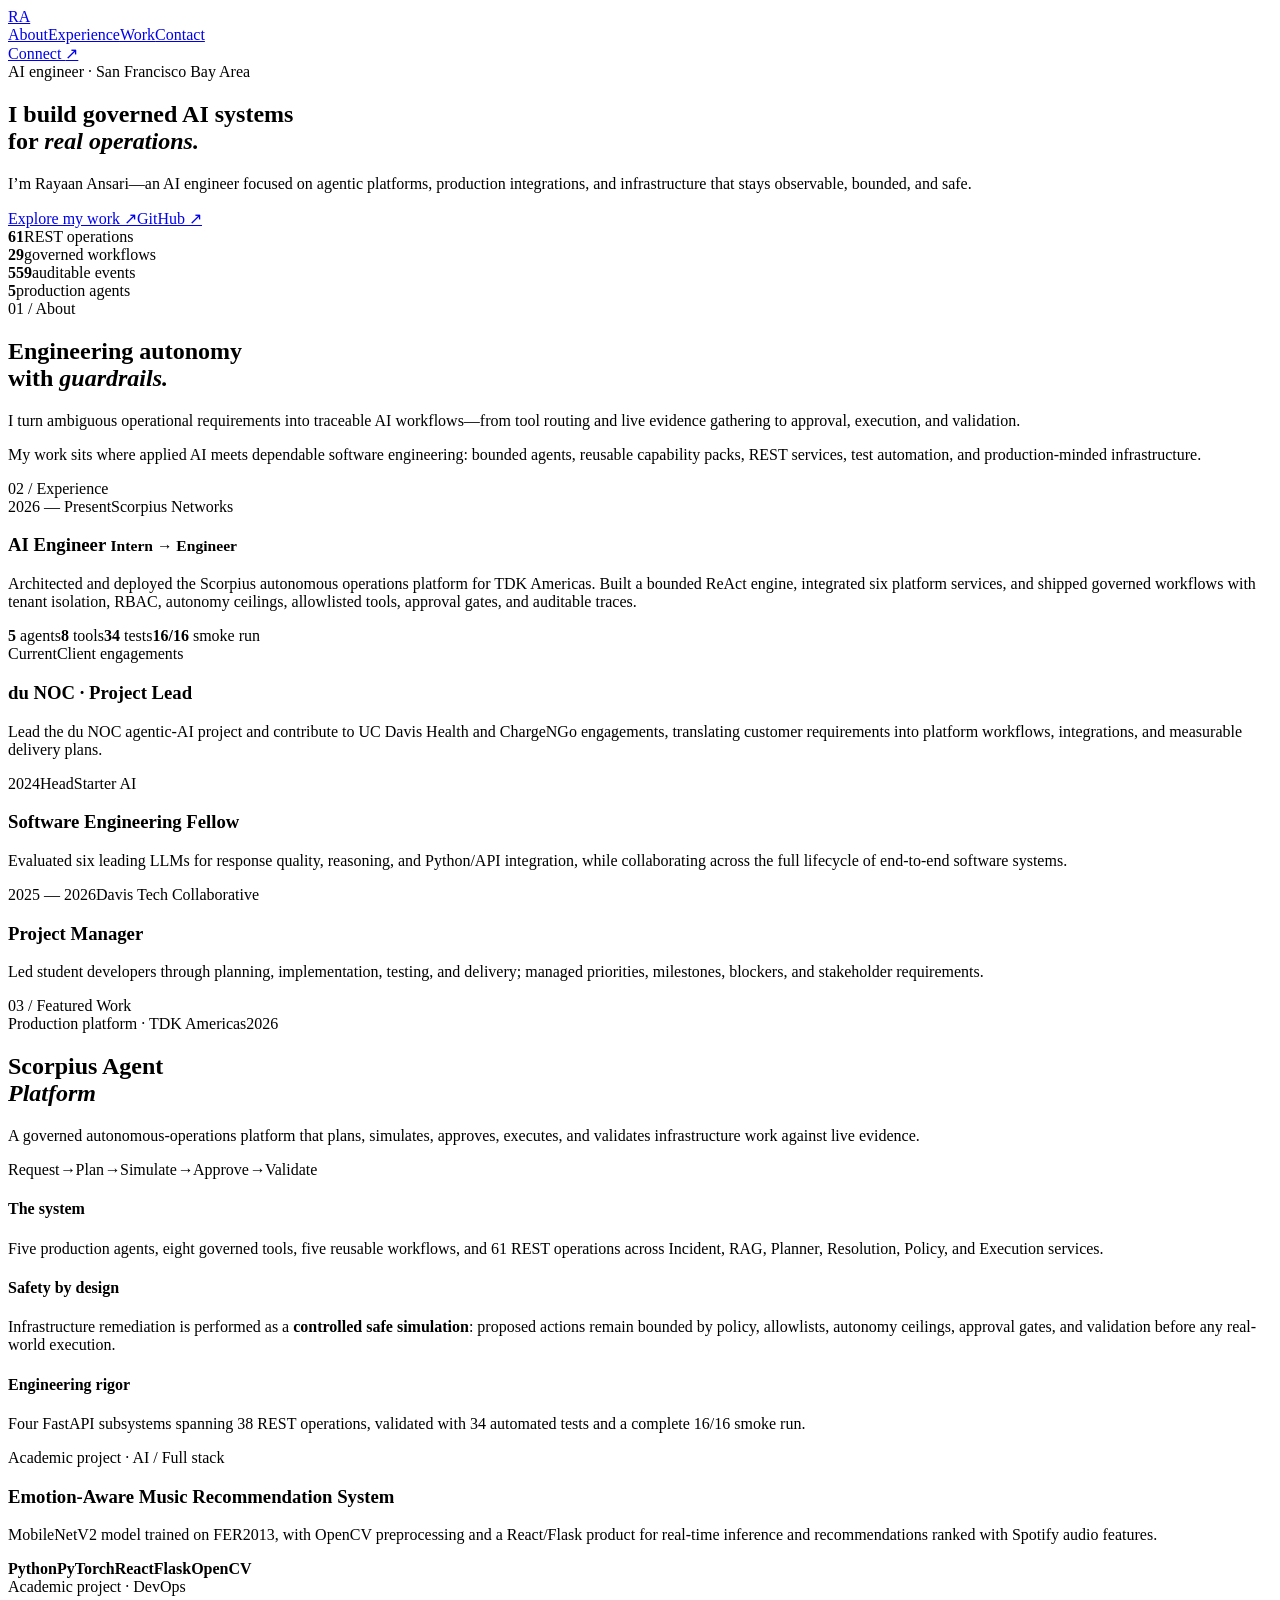
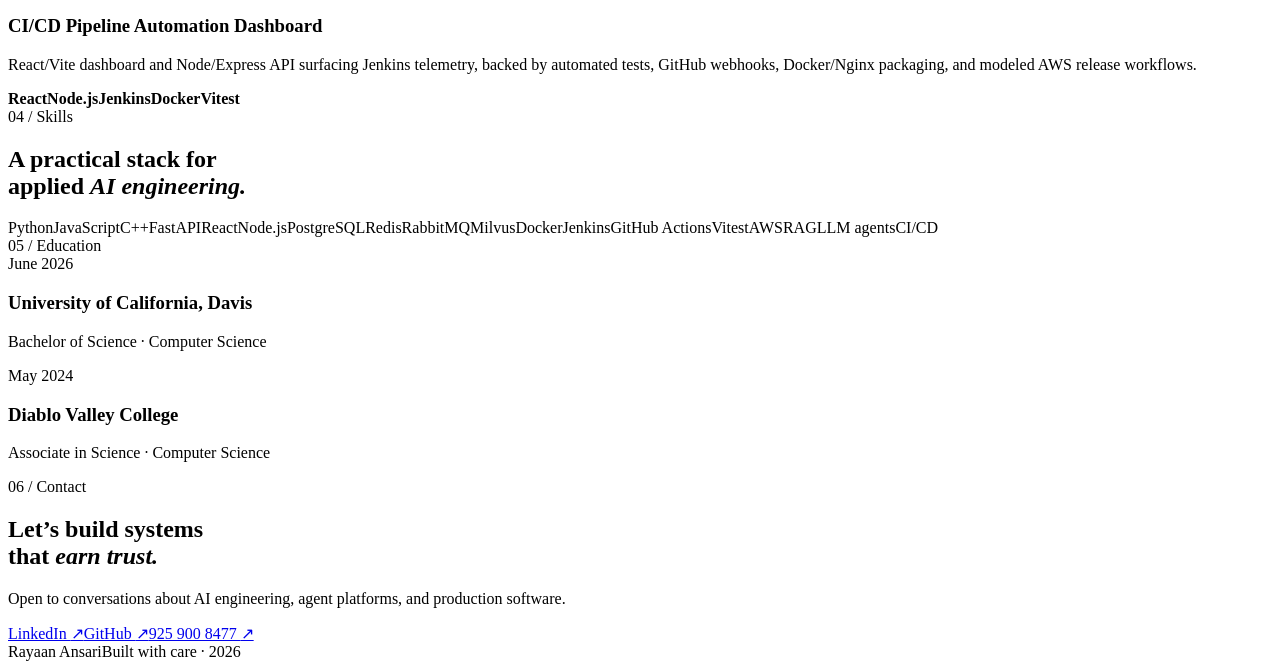
==== index.html @ 24a4f453 "Publish engineering portfolio" ====
<!DOCTYPE html><html lang="en"><head><meta charSet="utf-8"/><meta name="viewport" content="width=device-width, initial-scale=1"/><link rel="preload" href="/Portfolio/_next/static/media/797e433ab948586e-s.p.08e28id.o-okb.woff2" as="font" crossorigin="" type="font/woff2"/><link rel="preload" href="/Portfolio/_next/static/media/caa3a2e1cccd8315-s.p.09~u27dqhyhd6.woff2" as="font" crossorigin="" type="font/woff2"/><link rel="stylesheet" href="/Portfolio/_next/static/chunks/0x61xvbv8s-.1.css" data-precedence="next"/><link rel="preload" as="script" fetchPriority="low" href="/Portfolio/_next/static/chunks/0iv.5nzm~z~~9.js"/><script src="/Portfolio/_next/static/chunks/0xn4cv6yhscph.js" async=""></script><script src="/Portfolio/_next/static/chunks/0lmq5h3l.1c9l.js" async=""></script><script src="/Portfolio/_next/static/chunks/turbopack-04a-2nllxqr1~.js" async=""></script><script src="/Portfolio/_next/static/chunks/0eog50~01kpo8.js" async=""></script><script src="/Portfolio/_next/static/chunks/17f2ht9wo-phb.js" async=""></script><meta name="next-size-adjust" content=""/><title>Rayaan Ansari — AI Engineer</title><meta name="description" content="AI engineer building governed agent platforms, production integrations, and reliable infrastructure."/><meta property="og:title" content="Rayaan Ansari — AI Engineer"/><meta property="og:description" content="Governed AI systems for real operations."/><meta property="og:image" content="https://ransari21.github.io/Portfolio/og.png"/><meta property="og:type" content="website"/><meta name="twitter:card" content="summary_large_image"/><meta name="twitter:title" content="Rayaan Ansari — AI Engineer"/><meta name="twitter:description" content="Governed AI systems for real operations."/><meta name="twitter:image" content="https://ransari21.github.io/Portfolio/og.png"/><script src="/Portfolio/_next/static/chunks/03~yq9q893hmn.js" noModule=""></script></head><body class="geist_a71539c9-module__T19VSG__variable geist_mono_8d43a2aa-module__8Li5zG__variable antialiased"><div hidden=""><!--$--><!--/$--></div><main><nav class="nav shell" aria-label="Primary navigation"><a class="monogram" href="#top" aria-label="Rayaan Ansari home">RA</a><div class="navlinks"><a href="#about">About</a><a href="#experience">Experience</a><a href="#work">Work</a><a href="#contact">Contact</a></div><a class="nav-cta" href="https://linkedin.com/in/rayaan-ansari21" target="_blank" rel="noreferrer">Connect <span aria-hidden="true">↗</span></a></nav><section class="hero shell" id="top"><div class="status"><span></span> AI engineer · San Francisco Bay Area</div><h1>I build governed AI systems<br/>for <em>real operations.</em></h1><p class="lede">I’m Rayaan Ansari—an AI engineer focused on agentic platforms, production integrations, and infrastructure that stays observable, bounded, and safe.</p><div class="hero-actions"><a class="button primary" href="#work">Explore my work <span aria-hidden="true">↗</span></a><a class="button secondary" href="https://github.com/ransari21" target="_blank" rel="noreferrer">GitHub <span aria-hidden="true">↗</span></a></div><div class="signal"><div><strong>61</strong><span>REST operations</span></div><div><strong>29</strong><span>governed workflows</span></div><div><strong>559</strong><span>auditable events</span></div><div><strong>5</strong><span>production agents</span></div></div></section><section class="section shell about" id="about"><div class="eyebrow">01 / About</div><div><h2>Engineering autonomy<br/>with <em>guardrails.</em></h2><p class="big-copy">I turn ambiguous operational requirements into traceable AI workflows—from tool routing and live evidence gathering to approval, execution, and validation.</p><p>My work sits where applied AI meets dependable software engineering: bounded agents, reusable capability packs, REST services, test automation, and production-minded infrastructure.</p></div></section><section class="section shell" id="experience"><div class="eyebrow">02 / Experience</div><div class="timeline"><article class="role featured"><div class="role-meta"><span>2026 — Present</span><span>Scorpius Networks</span></div><div><h3>AI Engineer <small>Intern → Engineer</small></h3><p>Architected and deployed the Scorpius autonomous operations platform for TDK Americas. Built a bounded ReAct engine, integrated six platform services, and shipped governed workflows with tenant isolation, RBAC, autonomy ceilings, allowlisted tools, approval gates, and auditable traces.</p><div class="metrics"><span><b>5</b> agents</span><span><b>8</b> tools</span><span><b>34</b> tests</span><span><b>16/16</b> smoke run</span></div></div></article><article class="role"><div class="role-meta"><span>Current</span><span>Client engagements</span></div><div><h3>du NOC · Project Lead</h3><p>Lead the du NOC agentic-AI project and contribute to UC Davis Health and ChargeNGo engagements, translating customer requirements into platform workflows, integrations, and measurable delivery plans.</p></div></article><article class="role"><div class="role-meta"><span>2024</span><span>HeadStarter AI</span></div><div><h3>Software Engineering Fellow</h3><p>Evaluated six leading LLMs for response quality, reasoning, and Python/API integration, while collaborating across the full lifecycle of end-to-end software systems.</p></div></article><article class="role"><div class="role-meta"><span>2025 — 2026</span><span>Davis Tech Collaborative</span></div><div><h3>Project Manager</h3><p>Led student developers through planning, implementation, testing, and delivery; managed priorities, milestones, blockers, and stakeholder requirements.</p></div></article></div></section><section class="section shell work-section" id="work"><div class="eyebrow">03 / Featured Work</div><div><article class="case-study"><div class="case-top"><span>Production platform · TDK Americas</span><span>2026</span></div><h2>Scorpius Agent<br/><em>Platform</em></h2><p class="case-lede">A governed autonomous-operations platform that plans, simulates, approves, executes, and validates infrastructure work against live evidence.</p><div class="architecture"><span>Request</span><i>→</i><span>Plan</span><i>→</i><span>Simulate</span><i>→</i><span>Approve</span><i>→</i><span>Validate</span></div><div class="case-grid"><div><h4>The system</h4><p>Five production agents, eight governed tools, five reusable workflows, and 61 REST operations across Incident, RAG, Planner, Resolution, Policy, and Execution services.</p></div><div><h4>Safety by design</h4><p>Infrastructure remediation is performed as a <strong>controlled safe simulation</strong>: proposed actions remain bounded by policy, allowlists, autonomy ceilings, approval gates, and validation before any real-world execution.</p></div><div><h4>Engineering rigor</h4><p>Four FastAPI subsystems spanning 38 REST operations, validated with 34 automated tests and a complete 16/16 smoke run.</p></div></div></article><div class="projects"><article><span>Academic project · AI / Full stack</span><h3>Emotion-Aware Music Recommendation System</h3><p>MobileNetV2 model trained on FER2013, with OpenCV preprocessing and a React/Flask product for real-time inference and recommendations ranked with Spotify audio features.</p><div class="tags"><b>Python</b><b>PyTorch</b><b>React</b><b>Flask</b><b>OpenCV</b></div></article><article><span>Academic project · DevOps</span><h3>CI/CD Pipeline Automation Dashboard</h3><p>React/Vite dashboard and Node/Express API surfacing Jenkins telemetry, backed by automated tests, GitHub webhooks, Docker/Nginx packaging, and modeled AWS release workflows.</p><div class="tags"><b>React</b><b>Node.js</b><b>Jenkins</b><b>Docker</b><b>Vitest</b></div></article></div></div></section><section class="section shell" id="skills"><div class="eyebrow">04 / Skills</div><div><h2>A practical stack for<br/>applied <em>AI engineering.</em></h2><div class="skill-cloud"><span>Python</span><span>JavaScript</span><span>C++</span><span>FastAPI</span><span>React</span><span>Node.js</span><span>PostgreSQL</span><span>Redis</span><span>RabbitMQ</span><span>Milvus</span><span>Docker</span><span>Jenkins</span><span>GitHub Actions</span><span>Vitest</span><span>AWS</span><span>RAG</span><span>LLM agents</span><span>CI/CD</span></div></div></section><section class="section shell education" id="education"><div class="eyebrow">05 / Education</div><div><article><span>June 2026</span><h3>University of California, Davis</h3><p>Bachelor of Science · Computer Science</p></article><article><span>May 2024</span><h3>Diablo Valley College</h3><p>Associate in Science · Computer Science</p></article></div></section><footer class="contact shell" id="contact"><div class="eyebrow">06 / Contact</div><h2>Let’s build systems<br/>that <em>earn trust.</em></h2><p>Open to conversations about AI engineering, agent platforms, and production software.</p><div class="contact-links"><a href="https://linkedin.com/in/rayaan-ansari21" target="_blank" rel="noreferrer">LinkedIn <span aria-hidden="true">↗</span></a><a href="https://github.com/ransari21" target="_blank" rel="noreferrer">GitHub <span aria-hidden="true">↗</span></a><a href="tel:+19259008477">925 900 8477 <span aria-hidden="true">↗</span></a></div><div class="footer-line"><span>Rayaan Ansari</span><span>Built with care · 2026</span></div></footer></main><!--$--><!--/$--><script src="/Portfolio/_next/static/chunks/0iv.5nzm~z~~9.js" id="_R_" async=""></script><script>(self.__next_f=self.__next_f||[]).push([0])</script><script>self.__next_f.push([1,"1:\"$Sreact.fragment\"\n2:I[39011,[\"/Portfolio/_next/static/chunks/0eog50~01kpo8.js\",\"/Portfolio/_next/static/chunks/17f2ht9wo-phb.js\"],\"default\"]\n3:I[37771,[\"/Portfolio/_next/static/chunks/0eog50~01kpo8.js\",\"/Portfolio/_next/static/chunks/17f2ht9wo-phb.js\"],\"default\"]\nc:I[65857,[\"/Portfolio/_next/static/chunks/0eog50~01kpo8.js\",\"/Portfolio/_next/static/chunks/17f2ht9wo-phb.js\"],\"default\",1]\n:HL[\"/Portfolio/_next/static/chunks/0x61xvbv8s-.1.css\",\"style\"]\n:HL[\"/Portfolio/_next/static/media/797e433ab948586e-s.p.08e28id.o-okb.woff2\",\"font\",{\"crossOrigin\":\"\",\"type\":\"font/woff2\"}]\n:HL[\"/Portfolio/_next/static/media/caa3a2e1cccd8315-s.p.09~u27dqhyhd6.woff2\",\"font\",{\"crossOrigin\":\"\",\"type\":\"font/woff2\"}]\n"])</script><script>self.__next_f.push([1,"0:{\"P\":null,\"c\":[\"\",\"\"],\"q\":\"\",\"i\":false,\"f\":[[[\"\",{\"children\":[\"__PAGE__\",{}]},\"$undefined\",\"$undefined\",16],[[\"$\",\"$1\",\"c\",{\"children\":[[[\"$\",\"link\",\"0\",{\"rel\":\"stylesheet\",\"href\":\"/Portfolio/_next/static/chunks/0x61xvbv8s-.1.css\",\"precedence\":\"next\",\"crossOrigin\":\"$undefined\",\"nonce\":\"$undefined\"}],[\"$\",\"script\",\"script-0\",{\"src\":\"/Portfolio/_next/static/chunks/0eog50~01kpo8.js\",\"async\":true,\"nonce\":\"$undefined\"}],[\"$\",\"script\",\"script-1\",{\"src\":\"/Portfolio/_next/static/chunks/17f2ht9wo-phb.js\",\"async\":true,\"nonce\":\"$undefined\"}]],[\"$\",\"html\",null,{\"lang\":\"en\",\"children\":[\"$\",\"body\",null,{\"className\":\"geist_a71539c9-module__T19VSG__variable geist_mono_8d43a2aa-module__8Li5zG__variable antialiased\",\"children\":[\"$\",\"$L2\",null,{\"parallelRouterKey\":\"children\",\"error\":\"$undefined\",\"errorStyles\":\"$undefined\",\"errorScripts\":\"$undefined\",\"template\":[\"$\",\"$L3\",null,{}],\"templateStyles\":\"$undefined\",\"templateScripts\":\"$undefined\",\"notFound\":[[[\"$\",\"title\",null,{\"children\":\"404: This page could not be found.\"}],[\"$\",\"div\",null,{\"style\":{\"fontFamily\":\"system-ui,\\\"Segoe UI\\\",Roboto,Helvetica,Arial,sans-serif,\\\"Apple Color Emoji\\\",\\\"Segoe UI Emoji\\\"\",\"height\":\"100vh\",\"textAlign\":\"center\",\"display\":\"flex\",\"flexDirection\":\"column\",\"alignItems\":\"center\",\"justifyContent\":\"center\"},\"children\":[\"$\",\"div\",null,{\"children\":[[\"$\",\"style\",null,{\"dangerouslySetInnerHTML\":{\"__html\":\"body{color:#000;background:#fff;margin:0}.next-error-h1{border-right:1px solid rgba(0,0,0,.3)}@media (prefers-color-scheme:dark){body{color:#fff;background:#000}.next-error-h1{border-right:1px solid rgba(255,255,255,.3)}}\"}}],[\"$\",\"h1\",null,{\"className\":\"next-error-h1\",\"style\":{\"display\":\"inline-block\",\"margin\":\"0 20px 0 0\",\"padding\":\"0 23px 0 0\",\"fontSize\":24,\"fontWeight\":500,\"verticalAlign\":\"top\",\"lineHeight\":\"49px\"},\"children\":404}],[\"$\",\"div\",null,{\"style\":{\"display\":\"inline-block\"},\"children\":[\"$\",\"h2\",null,{\"style\":{\"fontSize\":14,\"fontWeight\":400,\"lineHeight\":\"49px\",\"margin\":0},\"children\":\"This page could not be found.\"}]}]]}]}]],[]],\"forbidden\":\"$undefined\",\"unauthorized\":\"$undefined\"}]}]}]]}],{\"children\":[[\"$\",\"$1\",\"c\",{\"children\":[[\"$\",\"main\",null,{\"children\":[[\"$\",\"nav\",null,{\"className\":\"nav shell\",\"aria-label\":\"Primary navigation\",\"children\":[[\"$\",\"a\",null,{\"className\":\"monogram\",\"href\":\"#top\",\"aria-label\":\"Rayaan Ansari home\",\"children\":\"RA\"}],[\"$\",\"div\",null,{\"className\":\"navlinks\",\"children\":[[\"$\",\"a\",null,{\"href\":\"#about\",\"children\":\"About\"}],[\"$\",\"a\",null,{\"href\":\"#experience\",\"children\":\"Experience\"}],[\"$\",\"a\",null,{\"href\":\"#work\",\"children\":\"Work\"}],[\"$\",\"a\",null,{\"href\":\"#contact\",\"children\":\"Contact\"}]]}],[\"$\",\"a\",null,{\"className\":\"nav-cta\",\"href\":\"https://linkedin.com/in/rayaan-ansari21\",\"target\":\"_blank\",\"rel\":\"noreferrer\",\"children\":[\"Connect \",[\"$\",\"span\",null,{\"aria-hidden\":\"true\",\"children\":\"↗\"}]]}]]}],[\"$\",\"section\",null,{\"className\":\"hero shell\",\"id\":\"top\",\"children\":[[\"$\",\"div\",null,{\"className\":\"status\",\"children\":[[\"$\",\"span\",null,{}],\" AI engineer · San Francisco Bay Area\"]}],[\"$\",\"h1\",null,{\"children\":[\"I build governed AI systems\",[\"$\",\"br\",null,{}],\"for \",[\"$\",\"em\",null,{\"children\":\"real operations.\"}]]}],[\"$\",\"p\",null,{\"className\":\"lede\",\"children\":\"I’m Rayaan Ansari—an AI engineer focused on agentic platforms, production integrations, and infrastructure that stays observable, bounded, and safe.\"}],[\"$\",\"div\",null,{\"className\":\"hero-actions\",\"children\":[[\"$\",\"a\",null,{\"className\":\"button primary\",\"href\":\"#work\",\"children\":[\"Explore my work \",[\"$\",\"span\",null,{\"aria-hidden\":\"true\",\"children\":\"↗\"}]]}],[\"$\",\"a\",null,{\"className\":\"button secondary\",\"href\":\"https://github.com/ransari21\",\"target\":\"_blank\",\"rel\":\"noreferrer\",\"children\":[\"GitHub \",[\"$\",\"span\",null,{\"aria-hidden\":\"true\",\"children\":\"↗\"}]]}]]}],[\"$\",\"div\",null,{\"className\":\"signal\",\"children\":[[\"$\",\"div\",null,{\"children\":[[\"$\",\"strong\",null,{\"children\":\"61\"}],[\"$\",\"span\",null,{\"children\":\"REST operations\"}]]}],[\"$\",\"div\",null,{\"children\":[[\"$\",\"strong\",null,{\"children\":\"29\"}],[\"$\",\"span\",null,{\"children\":\"governed workflows\"}]]}],[\"$\",\"div\",null,{\"children\":[[\"$\",\"strong\",null,{\"children\":\"559\"}],[\"$\",\"span\",null,{\"children\":\"auditable events\"}]]}],[\"$\",\"div\",null,{\"children\":[[\"$\",\"strong\",null,{\"children\":\"5\"}],[\"$\",\"span\",null,{\"children\":\"production agents\"}]]}]]}]]}],[\"$\",\"section\",null,{\"className\":\"section shell about\",\"id\":\"about\",\"children\":[[\"$\",\"div\",null,{\"className\":\"eyebrow\",\"children\":\"01 / About\"}],[\"$\",\"div\",null,{\"children\":[[\"$\",\"h2\",null,{\"children\":[\"Engineering autonomy\",[\"$\",\"br\",null,{}],\"with \",[\"$\",\"em\",null,{\"children\":\"guardrails.\"}]]}],[\"$\",\"p\",null,{\"className\":\"big-copy\",\"children\":\"I turn ambiguous operational requirements into traceable AI workflows—from tool routing and live evidence gathering to approval, execution, and validation.\"}],\"$L4\"]}]]}],\"$L5\",\"$L6\",\"$L7\",\"$L8\",\"$L9\"]}],null,\"$La\"]}],{},null,false,null]},null,false,null],\"$Lb\",false]],\"m\":\"$undefined\",\"G\":[\"$c\",[\"$Ld\"]],\"S\":true,\"h\":null,\"s\":\"$undefined\",\"l\":\"$undefined\",\"p\":\"$undefined\",\"d\":\"$undefined\",\"b\":\"WjyvvpWPAuFkd_VUgc2kw\"}\n"])</script><script>self.__next_f.push([1,"e:I[6391,[\"/Portfolio/_next/static/chunks/0eog50~01kpo8.js\",\"/Portfolio/_next/static/chunks/17f2ht9wo-phb.js\"],\"OutletBoundary\"]\nf:\"$Sreact.suspense\"\n11:I[6391,[\"/Portfolio/_next/static/chunks/0eog50~01kpo8.js\",\"/Portfolio/_next/static/chunks/17f2ht9wo-phb.js\"],\"ViewportBoundary\"]\n13:I[6391,[\"/Portfolio/_next/static/chunks/0eog50~01kpo8.js\",\"/Portfolio/_next/static/chunks/17f2ht9wo-phb.js\"],\"MetadataBoundary\"]\n4:[\"$\",\"p\",null,{\"children\":\"My work sits where applied AI meets dependable software engineering: bounded agents, reusable capability packs, REST services, test automation, and production-minded infrastructure.\"}]\n"])</script><script>self.__next_f.push([1,"5:[\"$\",\"section\",null,{\"className\":\"section shell\",\"id\":\"experience\",\"children\":[[\"$\",\"div\",null,{\"className\":\"eyebrow\",\"children\":\"02 / Experience\"}],[\"$\",\"div\",null,{\"className\":\"timeline\",\"children\":[[\"$\",\"article\",null,{\"className\":\"role featured\",\"children\":[[\"$\",\"div\",null,{\"className\":\"role-meta\",\"children\":[[\"$\",\"span\",null,{\"children\":\"2026 — Present\"}],[\"$\",\"span\",null,{\"children\":\"Scorpius Networks\"}]]}],[\"$\",\"div\",null,{\"children\":[[\"$\",\"h3\",null,{\"children\":[\"AI Engineer \",[\"$\",\"small\",null,{\"children\":\"Intern → Engineer\"}]]}],[\"$\",\"p\",null,{\"children\":\"Architected and deployed the Scorpius autonomous operations platform for TDK Americas. Built a bounded ReAct engine, integrated six platform services, and shipped governed workflows with tenant isolation, RBAC, autonomy ceilings, allowlisted tools, approval gates, and auditable traces.\"}],[\"$\",\"div\",null,{\"className\":\"metrics\",\"children\":[[\"$\",\"span\",null,{\"children\":[[\"$\",\"b\",null,{\"children\":\"5\"}],\" agents\"]}],[\"$\",\"span\",null,{\"children\":[[\"$\",\"b\",null,{\"children\":\"8\"}],\" tools\"]}],[\"$\",\"span\",null,{\"children\":[[\"$\",\"b\",null,{\"children\":\"34\"}],\" tests\"]}],[\"$\",\"span\",null,{\"children\":[[\"$\",\"b\",null,{\"children\":\"16/16\"}],\" smoke run\"]}]]}]]}]]}],[\"$\",\"article\",null,{\"className\":\"role\",\"children\":[[\"$\",\"div\",null,{\"className\":\"role-meta\",\"children\":[[\"$\",\"span\",null,{\"children\":\"Current\"}],[\"$\",\"span\",null,{\"children\":\"Client engagements\"}]]}],[\"$\",\"div\",null,{\"children\":[[\"$\",\"h3\",null,{\"children\":\"du NOC · Project Lead\"}],[\"$\",\"p\",null,{\"children\":\"Lead the du NOC agentic-AI project and contribute to UC Davis Health and ChargeNGo engagements, translating customer requirements into platform workflows, integrations, and measurable delivery plans.\"}]]}]]}],[\"$\",\"article\",null,{\"className\":\"role\",\"children\":[[\"$\",\"div\",null,{\"className\":\"role-meta\",\"children\":[[\"$\",\"span\",null,{\"children\":\"2024\"}],[\"$\",\"span\",null,{\"children\":\"HeadStarter AI\"}]]}],[\"$\",\"div\",null,{\"children\":[[\"$\",\"h3\",null,{\"children\":\"Software Engineering Fellow\"}],[\"$\",\"p\",null,{\"children\":\"Evaluated six leading LLMs for response quality, reasoning, and Python/API integration, while collaborating across the full lifecycle of end-to-end software systems.\"}]]}]]}],[\"$\",\"article\",null,{\"className\":\"role\",\"children\":[[\"$\",\"div\",null,{\"className\":\"role-meta\",\"children\":[[\"$\",\"span\",null,{\"children\":\"2025 — 2026\"}],[\"$\",\"span\",null,{\"children\":\"Davis Tech Collaborative\"}]]}],[\"$\",\"div\",null,{\"children\":[[\"$\",\"h3\",null,{\"children\":\"Project Manager\"}],[\"$\",\"p\",null,{\"children\":\"Led student developers through planning, implementation, testing, and delivery; managed priorities, milestones, blockers, and stakeholder requirements.\"}]]}]]}]]}]]}]\n"])</script><script>self.__next_f.push([1,"6:[\"$\",\"section\",null,{\"className\":\"section shell work-section\",\"id\":\"work\",\"children\":[[\"$\",\"div\",null,{\"className\":\"eyebrow\",\"children\":\"03 / Featured Work\"}],[\"$\",\"div\",null,{\"children\":[[\"$\",\"article\",null,{\"className\":\"case-study\",\"children\":[[\"$\",\"div\",null,{\"className\":\"case-top\",\"children\":[[\"$\",\"span\",null,{\"children\":\"Production platform · TDK Americas\"}],[\"$\",\"span\",null,{\"children\":\"2026\"}]]}],[\"$\",\"h2\",null,{\"children\":[\"Scorpius Agent\",[\"$\",\"br\",null,{}],[\"$\",\"em\",null,{\"children\":\"Platform\"}]]}],[\"$\",\"p\",null,{\"className\":\"case-lede\",\"children\":\"A governed autonomous-operations platform that plans, simulates, approves, executes, and validates infrastructure work against live evidence.\"}],[\"$\",\"div\",null,{\"className\":\"architecture\",\"children\":[[\"$\",\"span\",null,{\"children\":\"Request\"}],[\"$\",\"i\",null,{\"children\":\"→\"}],[\"$\",\"span\",null,{\"children\":\"Plan\"}],[\"$\",\"i\",null,{\"children\":\"→\"}],[\"$\",\"span\",null,{\"children\":\"Simulate\"}],[\"$\",\"i\",null,{\"children\":\"→\"}],[\"$\",\"span\",null,{\"children\":\"Approve\"}],[\"$\",\"i\",null,{\"children\":\"→\"}],[\"$\",\"span\",null,{\"children\":\"Validate\"}]]}],[\"$\",\"div\",null,{\"className\":\"case-grid\",\"children\":[[\"$\",\"div\",null,{\"children\":[[\"$\",\"h4\",null,{\"children\":\"The system\"}],[\"$\",\"p\",null,{\"children\":\"Five production agents, eight governed tools, five reusable workflows, and 61 REST operations across Incident, RAG, Planner, Resolution, Policy, and Execution services.\"}]]}],[\"$\",\"div\",null,{\"children\":[[\"$\",\"h4\",null,{\"children\":\"Safety by design\"}],[\"$\",\"p\",null,{\"children\":[\"Infrastructure remediation is performed as a \",[\"$\",\"strong\",null,{\"children\":\"controlled safe simulation\"}],\": proposed actions remain bounded by policy, allowlists, autonomy ceilings, approval gates, and validation before any real-world execution.\"]}]]}],[\"$\",\"div\",null,{\"children\":[[\"$\",\"h4\",null,{\"children\":\"Engineering rigor\"}],[\"$\",\"p\",null,{\"children\":\"Four FastAPI subsystems spanning 38 REST operations, validated with 34 automated tests and a complete 16/16 smoke run.\"}]]}]]}]]}],[\"$\",\"div\",null,{\"className\":\"projects\",\"children\":[[\"$\",\"article\",null,{\"children\":[[\"$\",\"span\",null,{\"children\":\"Academic project · AI / Full stack\"}],[\"$\",\"h3\",null,{\"children\":\"Emotion-Aware Music Recommendation System\"}],[\"$\",\"p\",null,{\"children\":\"MobileNetV2 model trained on FER2013, with OpenCV preprocessing and a React/Flask product for real-time inference and recommendations ranked with Spotify audio features.\"}],[\"$\",\"div\",null,{\"className\":\"tags\",\"children\":[[\"$\",\"b\",null,{\"children\":\"Python\"}],[\"$\",\"b\",null,{\"children\":\"PyTorch\"}],[\"$\",\"b\",null,{\"children\":\"React\"}],[\"$\",\"b\",null,{\"children\":\"Flask\"}],[\"$\",\"b\",null,{\"children\":\"OpenCV\"}]]}]]}],[\"$\",\"article\",null,{\"children\":[[\"$\",\"span\",null,{\"children\":\"Academic project · DevOps\"}],[\"$\",\"h3\",null,{\"children\":\"CI/CD Pipeline Automation Dashboard\"}],[\"$\",\"p\",null,{\"children\":\"React/Vite dashboard and Node/Express API surfacing Jenkins telemetry, backed by automated tests, GitHub webhooks, Docker/Nginx packaging, and modeled AWS release workflows.\"}],[\"$\",\"div\",null,{\"className\":\"tags\",\"children\":[[\"$\",\"b\",null,{\"children\":\"React\"}],[\"$\",\"b\",null,{\"children\":\"Node.js\"}],[\"$\",\"b\",null,{\"children\":\"Jenkins\"}],[\"$\",\"b\",null,{\"children\":\"Docker\"}],[\"$\",\"b\",null,{\"children\":\"Vitest\"}]]}]]}]]}]]}]]}]\n"])</script><script>self.__next_f.push([1,"7:[\"$\",\"section\",null,{\"className\":\"section shell\",\"id\":\"skills\",\"children\":[[\"$\",\"div\",null,{\"className\":\"eyebrow\",\"children\":\"04 / Skills\"}],[\"$\",\"div\",null,{\"children\":[[\"$\",\"h2\",null,{\"children\":[\"A practical stack for\",[\"$\",\"br\",null,{}],\"applied \",[\"$\",\"em\",null,{\"children\":\"AI engineering.\"}]]}],[\"$\",\"div\",null,{\"className\":\"skill-cloud\",\"children\":[[\"$\",\"span\",\"Python\",{\"children\":\"Python\"}],[\"$\",\"span\",\"JavaScript\",{\"children\":\"JavaScript\"}],[\"$\",\"span\",\"C++\",{\"children\":\"C++\"}],[\"$\",\"span\",\"FastAPI\",{\"children\":\"FastAPI\"}],[\"$\",\"span\",\"React\",{\"children\":\"React\"}],[\"$\",\"span\",\"Node.js\",{\"children\":\"Node.js\"}],[\"$\",\"span\",\"PostgreSQL\",{\"children\":\"PostgreSQL\"}],[\"$\",\"span\",\"Redis\",{\"children\":\"Redis\"}],[\"$\",\"span\",\"RabbitMQ\",{\"children\":\"RabbitMQ\"}],[\"$\",\"span\",\"Milvus\",{\"children\":\"Milvus\"}],[\"$\",\"span\",\"Docker\",{\"children\":\"Docker\"}],[\"$\",\"span\",\"Jenkins\",{\"children\":\"Jenkins\"}],[\"$\",\"span\",\"GitHub Actions\",{\"children\":\"GitHub Actions\"}],[\"$\",\"span\",\"Vitest\",{\"children\":\"Vitest\"}],[\"$\",\"span\",\"AWS\",{\"children\":\"AWS\"}],[\"$\",\"span\",\"RAG\",{\"children\":\"RAG\"}],[\"$\",\"span\",\"LLM agents\",{\"children\":\"LLM agents\"}],[\"$\",\"span\",\"CI/CD\",{\"children\":\"CI/CD\"}]]}]]}]]}]\n8:[\"$\",\"section\",null,{\"className\":\"section shell education\",\"id\":\"education\",\"children\":[[\"$\",\"div\",null,{\"className\":\"eyebrow\",\"children\":\"05 / Education\"}],[\"$\",\"div\",null,{\"children\":[[\"$\",\"article\",null,{\"children\":[[\"$\",\"span\",null,{\"children\":\"June 2026\"}],[\"$\",\"h3\",null,{\"children\":\"University of California, Davis\"}],[\"$\",\"p\",null,{\"children\":\"Bachelor of Science · Computer Science\"}]]}],[\"$\",\"article\",null,{\"children\":[[\"$\",\"span\",null,{\"children\":\"May 2024\"}],[\"$\",\"h3\",null,{\"children\":\"Diablo Valley College\"}],[\"$\",\"p\",null,{\"children\":\"Associate in Science · Computer Science\"}]]}]]}]]}]\n9:[\"$\",\"footer\",null,{\"className\":\"contact shell\",\"id\":\"contact\",\"children\":[[\"$\",\"div\",null,{\"className\":\"eyebrow\",\"children\":\"06 / Contact\"}],[\"$\",\"h2\",null,{\"children\":[\"Let’s build systems\",[\"$\",\"br\",null,{}],\"that \",[\"$\",\"em\",null,{\"children\":\"earn trust.\"}]]}],[\"$\",\"p\",null,{\"children\":\"Open to conversations about AI engineering, agent platforms, and production software.\"}],[\"$\",\"div\",null,{\"className\":\"contact-links\",\"children\":[[\"$\",\"a\",null,{\"href\":\"https://linkedin.com/in/rayaan-ansari21\",\"target\":\"_blank\",\"rel\":\"noreferrer\",\"children\":[\"LinkedIn \",[\"$\",\"span\",null,{\"aria-hidden\":\"true\",\"children\":\"↗\"}]]}],[\"$\",\"a\",null,{\"href\":\"https://github.com/ransari21\",\"target\":\"_blank\",\"rel\":\"noreferrer\",\"children\":[\"GitHub \",[\"$\",\"span\",null,{\"aria-hidden\":\"true\",\"children\":\"↗\"}]]}],[\"$\",\"a\",null,{\"href\":\"tel:+19259008477\",\"children\":[\"925 900 8477 \",[\"$\",\"span\",null,{\"aria-hidden\":\"true\",\"children\":\"↗\"}]]}]]}],[\"$\",\"div\",null,{\"className\":\"footer-line\",\"children\":[[\"$\",\"span\",null,{\"children\":\"Rayaan Ansari\"}],[\"$\",\"span\",null,{\"children\":\"Built with care · 2026\"}]]}]]}]\na:[\"$\",\"$Le\",null,{\"children\":[\"$\",\"$f\",null,{\"name\":\"Next.MetadataOutlet\",\"children\":\"$@10\"}]}]\nb:[\"$\",\"$1\",\"h\",{\"children\":[null,[\"$\",\"$L11\",null,{\"children\":\"$L12\"}],[\"$\",\"div\",null,{\"hidden\":true,\"children\":[\"$\",\"$L13\",null,{\"children\":[\"$\",\"$f\",null,{\"name\":\"Next.Metadata\",\"children\":\"$L14\"}]}]}],[\"$\",\"meta\",null,{\"name\":\"next-size-adjust\",\"content\":\"\"}]]}]\nd:[\"$\",\"link\",\"0\",{\"rel\":\"stylesheet\",\"href\":\"/Portfolio/_next/static/chunks/0x61xvbv8s-.1.css\",\"precedence\":\"next\",\"crossOrigin\":\"$undefined\",\"nonce\":\"$undefined\"}]\n"])</script><script>self.__next_f.push([1,"12:[[\"$\",\"meta\",\"0\",{\"charSet\":\"utf-8\"}],[\"$\",\"meta\",\"1\",{\"name\":\"viewport\",\"content\":\"width=device-width, initial-scale=1\"}]]\n"])</script><script>self.__next_f.push([1,"10:null\n14:[[\"$\",\"title\",\"0\",{\"children\":\"Rayaan Ansari — AI Engineer\"}],[\"$\",\"meta\",\"1\",{\"name\":\"description\",\"content\":\"AI engineer building governed agent platforms, production integrations, and reliable infrastructure.\"}],[\"$\",\"meta\",\"2\",{\"property\":\"og:title\",\"content\":\"Rayaan Ansari — AI Engineer\"}],[\"$\",\"meta\",\"3\",{\"property\":\"og:description\",\"content\":\"Governed AI systems for real operations.\"}],[\"$\",\"meta\",\"4\",{\"property\":\"og:image\",\"content\":\"https://ransari21.github.io/Portfolio/og.png\"}],[\"$\",\"meta\",\"5\",{\"property\":\"og:type\",\"content\":\"website\"}],[\"$\",\"meta\",\"6\",{\"name\":\"twitter:card\",\"content\":\"summary_large_image\"}],[\"$\",\"meta\",\"7\",{\"name\":\"twitter:title\",\"content\":\"Rayaan Ansari — AI Engineer\"}],[\"$\",\"meta\",\"8\",{\"name\":\"twitter:description\",\"content\":\"Governed AI systems for real operations.\"}],[\"$\",\"meta\",\"9\",{\"name\":\"twitter:image\",\"content\":\"https://ransari21.github.io/Portfolio/og.png\"}]]\n"])</script></body></html>
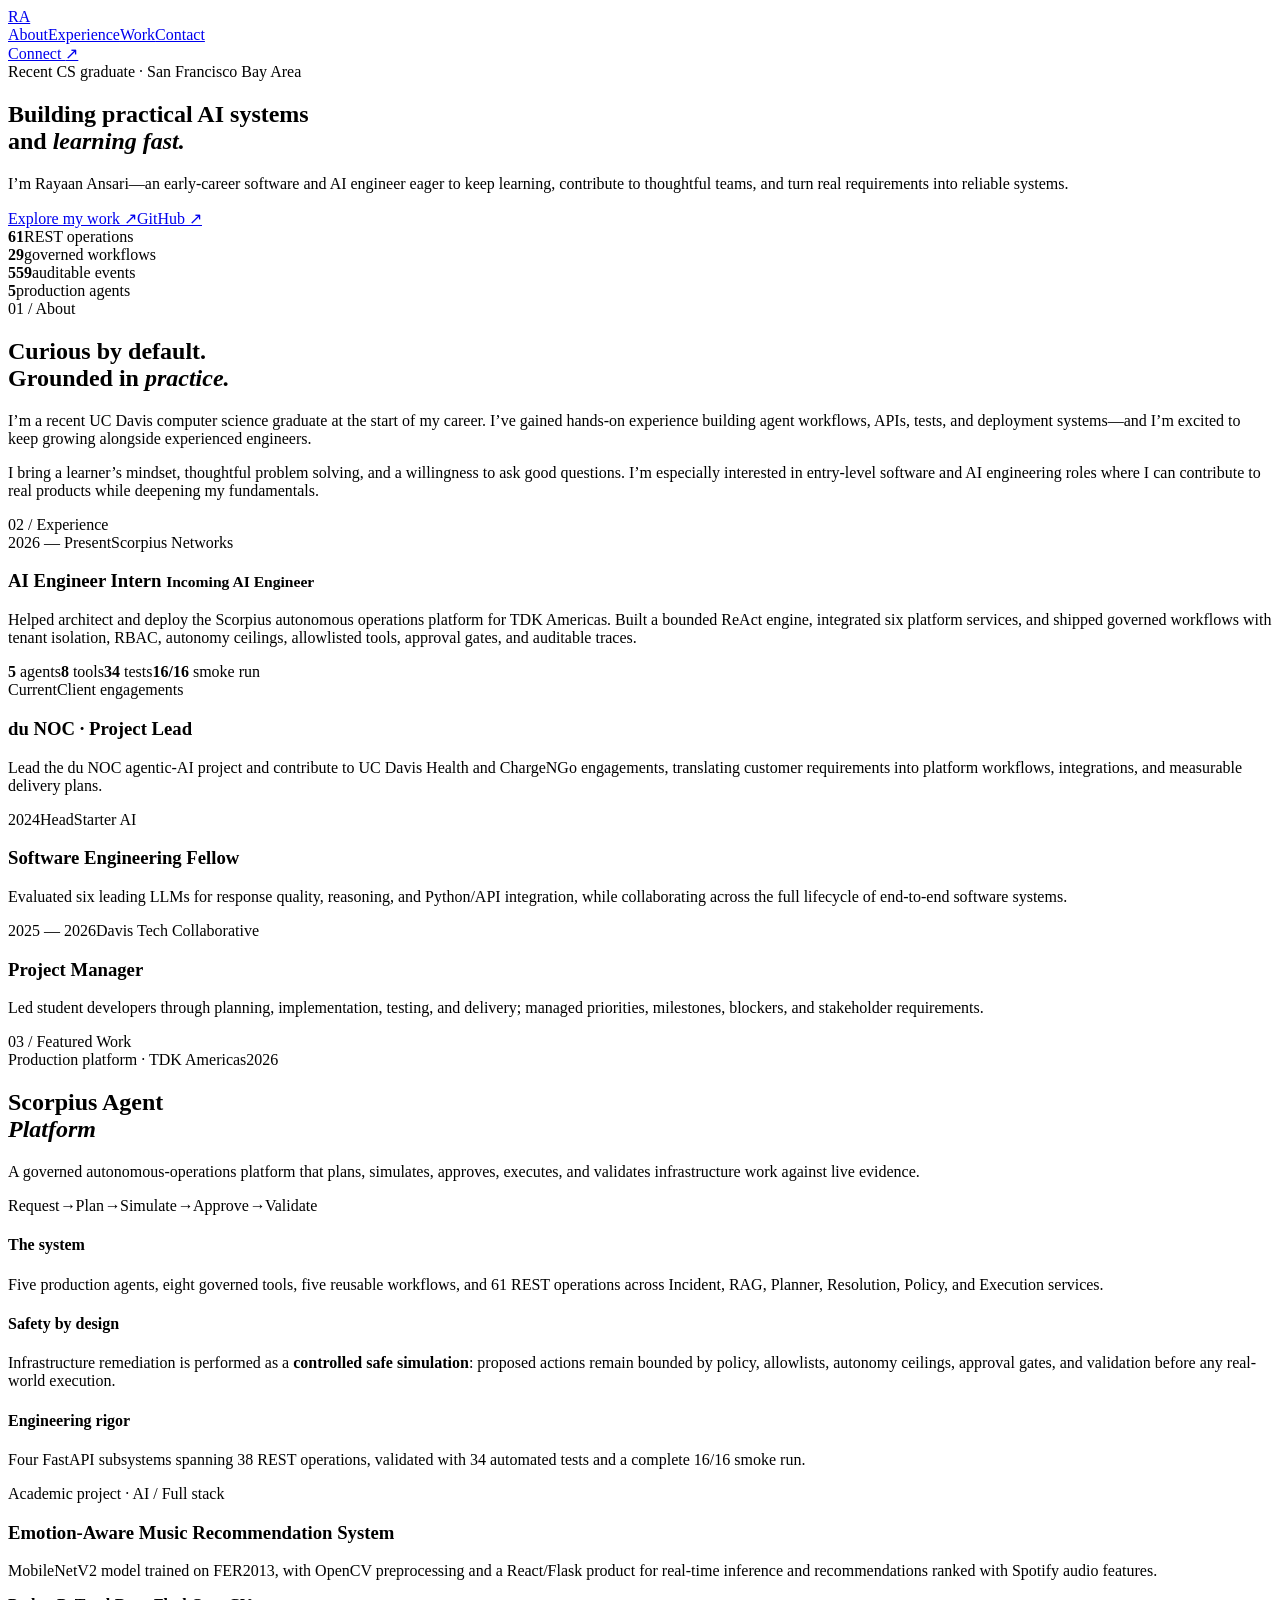
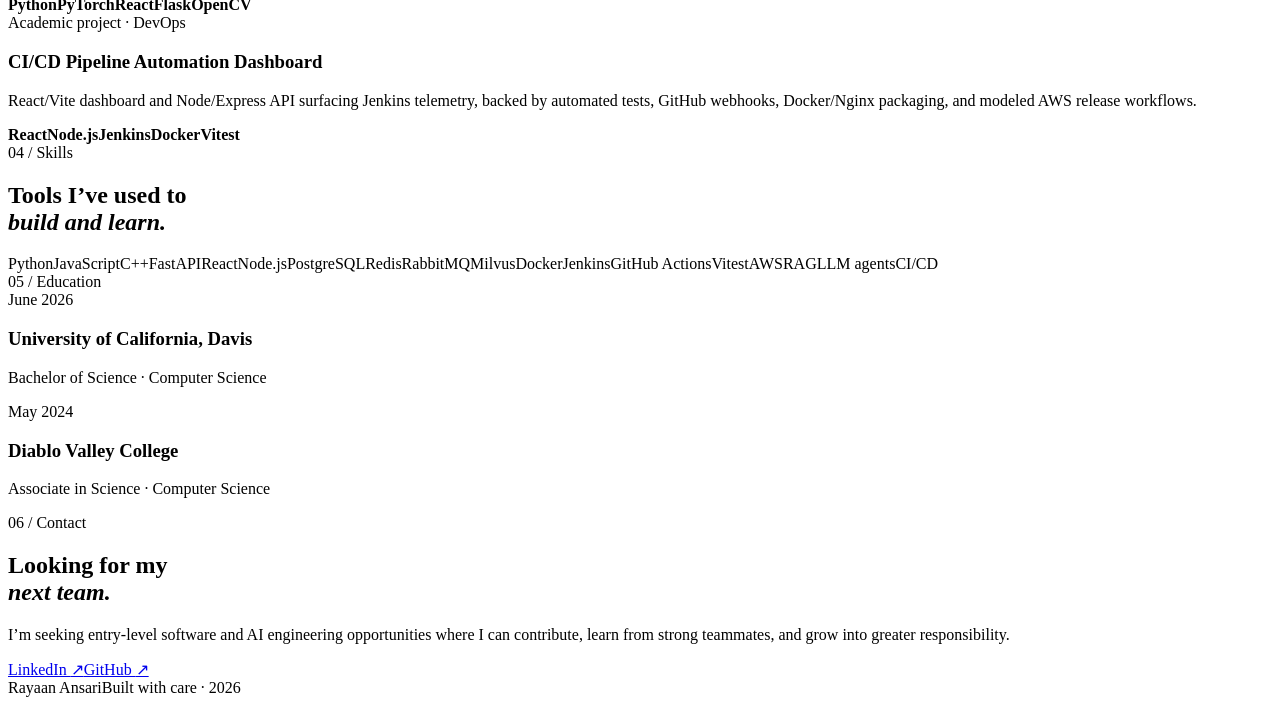
==== commit 28b9119d: "Reframe portfolio for entry-level roles" ====
--- a/index.html
+++ b/index.html
@@ -1 +1 @@
-<!DOCTYPE html><html lang="en"><head><meta charSet="utf-8"/><meta name="viewport" content="width=device-width, initial-scale=1"/><link rel="preload" href="/Portfolio/_next/static/media/797e433ab948586e-s.p.08e28id.o-okb.woff2" as="font" crossorigin="" type="font/woff2"/><link rel="preload" href="/Portfolio/_next/static/media/caa3a2e1cccd8315-s.p.09~u27dqhyhd6.woff2" as="font" crossorigin="" type="font/woff2"/><link rel="stylesheet" href="/Portfolio/_next/static/chunks/0x61xvbv8s-.1.css" data-precedence="next"/><link rel="preload" as="script" fetchPriority="low" href="/Portfolio/_next/static/chunks/0iv.5nzm~z~~9.js"/><script src="/Portfolio/_next/static/chunks/0xn4cv6yhscph.js" async=""></script><script src="/Portfolio/_next/static/chunks/0lmq5h3l.1c9l.js" async=""></script><script src="/Portfolio/_next/static/chunks/turbopack-04a-2nllxqr1~.js" async=""></script><script src="/Portfolio/_next/static/chunks/0eog50~01kpo8.js" async=""></script><script src="/Portfolio/_next/static/chunks/17f2ht9wo-phb.js" async=""></script><meta name="next-size-adjust" content=""/><title>Rayaan Ansari — AI Engineer</title><meta name="description" content="AI engineer building governed agent platforms, production integrations, and reliable infrastructure."/><meta property="og:title" content="Rayaan Ansari — AI Engineer"/><meta property="og:description" content="Governed AI systems for real operations."/><meta property="og:image" content="https://ransari21.github.io/Portfolio/og.png"/><meta property="og:type" content="website"/><meta name="twitter:card" content="summary_large_image"/><meta name="twitter:title" content="Rayaan Ansari — AI Engineer"/><meta name="twitter:description" content="Governed AI systems for real operations."/><meta name="twitter:image" content="https://ransari21.github.io/Portfolio/og.png"/><script src="/Portfolio/_next/static/chunks/03~yq9q893hmn.js" noModule=""></script></head><body class="geist_a71539c9-module__T19VSG__variable geist_mono_8d43a2aa-module__8Li5zG__variable antialiased"><div hidden=""><!--$--><!--/$--></div><main><nav class="nav shell" aria-label="Primary navigation"><a class="monogram" href="#top" aria-label="Rayaan Ansari home">RA</a><div class="navlinks"><a href="#about">About</a><a href="#experience">Experience</a><a href="#work">Work</a><a href="#contact">Contact</a></div><a class="nav-cta" href="https://linkedin.com/in/rayaan-ansari21" target="_blank" rel="noreferrer">Connect <span aria-hidden="true">↗</span></a></nav><section class="hero shell" id="top"><div class="status"><span></span> AI engineer · San Francisco Bay Area</div><h1>I build governed AI systems<br/>for <em>real operations.</em></h1><p class="lede">I’m Rayaan Ansari—an AI engineer focused on agentic platforms, production integrations, and infrastructure that stays observable, bounded, and safe.</p><div class="hero-actions"><a class="button primary" href="#work">Explore my work <span aria-hidden="true">↗</span></a><a class="button secondary" href="https://github.com/ransari21" target="_blank" rel="noreferrer">GitHub <span aria-hidden="true">↗</span></a></div><div class="signal"><div><strong>61</strong><span>REST operations</span></div><div><strong>29</strong><span>governed workflows</span></div><div><strong>559</strong><span>auditable events</span></div><div><strong>5</strong><span>production agents</span></div></div></section><section class="section shell about" id="about"><div class="eyebrow">01 / About</div><div><h2>Engineering autonomy<br/>with <em>guardrails.</em></h2><p class="big-copy">I turn ambiguous operational requirements into traceable AI workflows—from tool routing and live evidence gathering to approval, execution, and validation.</p><p>My work sits where applied AI meets dependable software engineering: bounded agents, reusable capability packs, REST services, test automation, and production-minded infrastructure.</p></div></section><section class="section shell" id="experience"><div class="eyebrow">02 / Experience</div><div class="timeline"><article class="role featured"><div class="role-meta"><span>2026 — Present</span><span>Scorpius Networks</span></div><div><h3>AI Engineer <small>Intern → Engineer</small></h3><p>Architected and deployed the Scorpius autonomous operations platform for TDK Americas. Built a bounded ReAct engine, integrated six platform services, and shipped governed workflows with tenant isolation, RBAC, autonomy ceilings, allowlisted tools, approval gates, and auditable traces.</p><div class="metrics"><span><b>5</b> agents</span><span><b>8</b> tools</span><span><b>34</b> tests</span><span><b>16/16</b> smoke run</span></div></div></article><article class="role"><div class="role-meta"><span>Current</span><span>Client engagements</span></div><div><h3>du NOC · Project Lead</h3><p>Lead the du NOC agentic-AI project and contribute to UC Davis Health and ChargeNGo engagements, translating customer requirements into platform workflows, integrations, and measurable delivery plans.</p></div></article><article class="role"><div class="role-meta"><span>2024</span><span>HeadStarter AI</span></div><div><h3>Software Engineering Fellow</h3><p>Evaluated six leading LLMs for response quality, reasoning, and Python/API integration, while collaborating across the full lifecycle of end-to-end software systems.</p></div></article><article class="role"><div class="role-meta"><span>2025 — 2026</span><span>Davis Tech Collaborative</span></div><div><h3>Project Manager</h3><p>Led student developers through planning, implementation, testing, and delivery; managed priorities, milestones, blockers, and stakeholder requirements.</p></div></article></div></section><section class="section shell work-section" id="work"><div class="eyebrow">03 / Featured Work</div><div><article class="case-study"><div class="case-top"><span>Production platform · TDK Americas</span><span>2026</span></div><h2>Scorpius Agent<br/><em>Platform</em></h2><p class="case-lede">A governed autonomous-operations platform that plans, simulates, approves, executes, and validates infrastructure work against live evidence.</p><div class="architecture"><span>Request</span><i>→</i><span>Plan</span><i>→</i><span>Simulate</span><i>→</i><span>Approve</span><i>→</i><span>Validate</span></div><div class="case-grid"><div><h4>The system</h4><p>Five production agents, eight governed tools, five reusable workflows, and 61 REST operations across Incident, RAG, Planner, Resolution, Policy, and Execution services.</p></div><div><h4>Safety by design</h4><p>Infrastructure remediation is performed as a <strong>controlled safe simulation</strong>: proposed actions remain bounded by policy, allowlists, autonomy ceilings, approval gates, and validation before any real-world execution.</p></div><div><h4>Engineering rigor</h4><p>Four FastAPI subsystems spanning 38 REST operations, validated with 34 automated tests and a complete 16/16 smoke run.</p></div></div></article><div class="projects"><article><span>Academic project · AI / Full stack</span><h3>Emotion-Aware Music Recommendation System</h3><p>MobileNetV2 model trained on FER2013, with OpenCV preprocessing and a React/Flask product for real-time inference and recommendations ranked with Spotify audio features.</p><div class="tags"><b>Python</b><b>PyTorch</b><b>React</b><b>Flask</b><b>OpenCV</b></div></article><article><span>Academic project · DevOps</span><h3>CI/CD Pipeline Automation Dashboard</h3><p>React/Vite dashboard and Node/Express API surfacing Jenkins telemetry, backed by automated tests, GitHub webhooks, Docker/Nginx packaging, and modeled AWS release workflows.</p><div class="tags"><b>React</b><b>Node.js</b><b>Jenkins</b><b>Docker</b><b>Vitest</b></div></article></div></div></section><section class="section shell" id="skills"><div class="eyebrow">04 / Skills</div><div><h2>A practical stack for<br/>applied <em>AI engineering.</em></h2><div class="skill-cloud"><span>Python</span><span>JavaScript</span><span>C++</span><span>FastAPI</span><span>React</span><span>Node.js</span><span>PostgreSQL</span><span>Redis</span><span>RabbitMQ</span><span>Milvus</span><span>Docker</span><span>Jenkins</span><span>GitHub Actions</span><span>Vitest</span><span>AWS</span><span>RAG</span><span>LLM agents</span><span>CI/CD</span></div></div></section><section class="section shell education" id="education"><div class="eyebrow">05 / Education</div><div><article><span>June 2026</span><h3>University of California, Davis</h3><p>Bachelor of Science · Computer Science</p></article><article><span>May 2024</span><h3>Diablo Valley College</h3><p>Associate in Science · Computer Science</p></article></div></section><footer class="contact shell" id="contact"><div class="eyebrow">06 / Contact</div><h2>Let’s build systems<br/>that <em>earn trust.</em></h2><p>Open to conversations about AI engineering, agent platforms, and production software.</p><div class="contact-links"><a href="https://linkedin.com/in/rayaan-ansari21" target="_blank" rel="noreferrer">LinkedIn <span aria-hidden="true">↗</span></a><a href="https://github.com/ransari21" target="_blank" rel="noreferrer">GitHub <span aria-hidden="true">↗</span></a><a href="tel:+19259008477">925 900 8477 <span aria-hidden="true">↗</span></a></div><div class="footer-line"><span>Rayaan Ansari</span><span>Built with care · 2026</span></div></footer></main><!--$--><!--/$--><script src="/Portfolio/_next/static/chunks/0iv.5nzm~z~~9.js" id="_R_" async=""></script><script>(self.__next_f=self.__next_f||[]).push([0])</script><script>self.__next_f.push([1,"1:\"$Sreact.fragment\"\n2:I[39011,[\"/Portfolio/_next/static/chunks/0eog50~01kpo8.js\",\"/Portfolio/_next/static/chunks/17f2ht9wo-phb.js\"],\"default\"]\n3:I[37771,[\"/Portfolio/_next/static/chunks/0eog50~01kpo8.js\",\"/Portfolio/_next/static/chunks/17f2ht9wo-phb.js\"],\"default\"]\nc:I[65857,[\"/Portfolio/_next/static/chunks/0eog50~01kpo8.js\",\"/Portfolio/_next/static/chunks/17f2ht9wo-phb.js\"],\"default\",1]\n:HL[\"/Portfolio/_next/static/chunks/0x61xvbv8s-.1.css\",\"style\"]\n:HL[\"/Portfolio/_next/static/media/797e433ab948586e-s.p.08e28id.o-okb.woff2\",\"font\",{\"crossOrigin\":\"\",\"type\":\"font/woff2\"}]\n:HL[\"/Portfolio/_next/static/media/caa3a2e1cccd8315-s.p.09~u27dqhyhd6.woff2\",\"font\",{\"crossOrigin\":\"\",\"type\":\"font/woff2\"}]\n"])</script><script>self.__next_f.push([1,"0:{\"P\":null,\"c\":[\"\",\"\"],\"q\":\"\",\"i\":false,\"f\":[[[\"\",{\"children\":[\"__PAGE__\",{}]},\"$undefined\",\"$undefined\",16],[[\"$\",\"$1\",\"c\",{\"children\":[[[\"$\",\"link\",\"0\",{\"rel\":\"stylesheet\",\"href\":\"/Portfolio/_next/static/chunks/0x61xvbv8s-.1.css\",\"precedence\":\"next\",\"crossOrigin\":\"$undefined\",\"nonce\":\"$undefined\"}],[\"$\",\"script\",\"script-0\",{\"src\":\"/Portfolio/_next/static/chunks/0eog50~01kpo8.js\",\"async\":true,\"nonce\":\"$undefined\"}],[\"$\",\"script\",\"script-1\",{\"src\":\"/Portfolio/_next/static/chunks/17f2ht9wo-phb.js\",\"async\":true,\"nonce\":\"$undefined\"}]],[\"$\",\"html\",null,{\"lang\":\"en\",\"children\":[\"$\",\"body\",null,{\"className\":\"geist_a71539c9-module__T19VSG__variable geist_mono_8d43a2aa-module__8Li5zG__variable antialiased\",\"children\":[\"$\",\"$L2\",null,{\"parallelRouterKey\":\"children\",\"error\":\"$undefined\",\"errorStyles\":\"$undefined\",\"errorScripts\":\"$undefined\",\"template\":[\"$\",\"$L3\",null,{}],\"templateStyles\":\"$undefined\",\"templateScripts\":\"$undefined\",\"notFound\":[[[\"$\",\"title\",null,{\"children\":\"404: This page could not be found.\"}],[\"$\",\"div\",null,{\"style\":{\"fontFamily\":\"system-ui,\\\"Segoe UI\\\",Roboto,Helvetica,Arial,sans-serif,\\\"Apple Color Emoji\\\",\\\"Segoe UI Emoji\\\"\",\"height\":\"100vh\",\"textAlign\":\"center\",\"display\":\"flex\",\"flexDirection\":\"column\",\"alignItems\":\"center\",\"justifyContent\":\"center\"},\"children\":[\"$\",\"div\",null,{\"children\":[[\"$\",\"style\",null,{\"dangerouslySetInnerHTML\":{\"__html\":\"body{color:#000;background:#fff;margin:0}.next-error-h1{border-right:1px solid rgba(0,0,0,.3)}@media (prefers-color-scheme:dark){body{color:#fff;background:#000}.next-error-h1{border-right:1px solid rgba(255,255,255,.3)}}\"}}],[\"$\",\"h1\",null,{\"className\":\"next-error-h1\",\"style\":{\"display\":\"inline-block\",\"margin\":\"0 20px 0 0\",\"padding\":\"0 23px 0 0\",\"fontSize\":24,\"fontWeight\":500,\"verticalAlign\":\"top\",\"lineHeight\":\"49px\"},\"children\":404}],[\"$\",\"div\",null,{\"style\":{\"display\":\"inline-block\"},\"children\":[\"$\",\"h2\",null,{\"style\":{\"fontSize\":14,\"fontWeight\":400,\"lineHeight\":\"49px\",\"margin\":0},\"children\":\"This page could not be found.\"}]}]]}]}]],[]],\"forbidden\":\"$undefined\",\"unauthorized\":\"$undefined\"}]}]}]]}],{\"children\":[[\"$\",\"$1\",\"c\",{\"children\":[[\"$\",\"main\",null,{\"children\":[[\"$\",\"nav\",null,{\"className\":\"nav shell\",\"aria-label\":\"Primary navigation\",\"children\":[[\"$\",\"a\",null,{\"className\":\"monogram\",\"href\":\"#top\",\"aria-label\":\"Rayaan Ansari home\",\"children\":\"RA\"}],[\"$\",\"div\",null,{\"className\":\"navlinks\",\"children\":[[\"$\",\"a\",null,{\"href\":\"#about\",\"children\":\"About\"}],[\"$\",\"a\",null,{\"href\":\"#experience\",\"children\":\"Experience\"}],[\"$\",\"a\",null,{\"href\":\"#work\",\"children\":\"Work\"}],[\"$\",\"a\",null,{\"href\":\"#contact\",\"children\":\"Contact\"}]]}],[\"$\",\"a\",null,{\"className\":\"nav-cta\",\"href\":\"https://linkedin.com/in/rayaan-ansari21\",\"target\":\"_blank\",\"rel\":\"noreferrer\",\"children\":[\"Connect \",[\"$\",\"span\",null,{\"aria-hidden\":\"true\",\"children\":\"↗\"}]]}]]}],[\"$\",\"section\",null,{\"className\":\"hero shell\",\"id\":\"top\",\"children\":[[\"$\",\"div\",null,{\"className\":\"status\",\"children\":[[\"$\",\"span\",null,{}],\" AI engineer · San Francisco Bay Area\"]}],[\"$\",\"h1\",null,{\"children\":[\"I build governed AI systems\",[\"$\",\"br\",null,{}],\"for \",[\"$\",\"em\",null,{\"children\":\"real operations.\"}]]}],[\"$\",\"p\",null,{\"className\":\"lede\",\"children\":\"I’m Rayaan Ansari—an AI engineer focused on agentic platforms, production integrations, and infrastructure that stays observable, bounded, and safe.\"}],[\"$\",\"div\",null,{\"className\":\"hero-actions\",\"children\":[[\"$\",\"a\",null,{\"className\":\"button primary\",\"href\":\"#work\",\"children\":[\"Explore my work \",[\"$\",\"span\",null,{\"aria-hidden\":\"true\",\"children\":\"↗\"}]]}],[\"$\",\"a\",null,{\"className\":\"button secondary\",\"href\":\"https://github.com/ransari21\",\"target\":\"_blank\",\"rel\":\"noreferrer\",\"children\":[\"GitHub \",[\"$\",\"span\",null,{\"aria-hidden\":\"true\",\"children\":\"↗\"}]]}]]}],[\"$\",\"div\",null,{\"className\":\"signal\",\"children\":[[\"$\",\"div\",null,{\"children\":[[\"$\",\"strong\",null,{\"children\":\"61\"}],[\"$\",\"span\",null,{\"children\":\"REST operations\"}]]}],[\"$\",\"div\",null,{\"children\":[[\"$\",\"strong\",null,{\"children\":\"29\"}],[\"$\",\"span\",null,{\"children\":\"governed workflows\"}]]}],[\"$\",\"div\",null,{\"children\":[[\"$\",\"strong\",null,{\"children\":\"559\"}],[\"$\",\"span\",null,{\"children\":\"auditable events\"}]]}],[\"$\",\"div\",null,{\"children\":[[\"$\",\"strong\",null,{\"children\":\"5\"}],[\"$\",\"span\",null,{\"children\":\"production agents\"}]]}]]}]]}],[\"$\",\"section\",null,{\"className\":\"section shell about\",\"id\":\"about\",\"children\":[[\"$\",\"div\",null,{\"className\":\"eyebrow\",\"children\":\"01 / About\"}],[\"$\",\"div\",null,{\"children\":[[\"$\",\"h2\",null,{\"children\":[\"Engineering autonomy\",[\"$\",\"br\",null,{}],\"with \",[\"$\",\"em\",null,{\"children\":\"guardrails.\"}]]}],[\"$\",\"p\",null,{\"className\":\"big-copy\",\"children\":\"I turn ambiguous operational requirements into traceable AI workflows—from tool routing and live evidence gathering to approval, execution, and validation.\"}],\"$L4\"]}]]}],\"$L5\",\"$L6\",\"$L7\",\"$L8\",\"$L9\"]}],null,\"$La\"]}],{},null,false,null]},null,false,null],\"$Lb\",false]],\"m\":\"$undefined\",\"G\":[\"$c\",[\"$Ld\"]],\"S\":true,\"h\":null,\"s\":\"$undefined\",\"l\":\"$undefined\",\"p\":\"$undefined\",\"d\":\"$undefined\",\"b\":\"WjyvvpWPAuFkd_VUgc2kw\"}\n"])</script><script>self.__next_f.push([1,"e:I[6391,[\"/Portfolio/_next/static/chunks/0eog50~01kpo8.js\",\"/Portfolio/_next/static/chunks/17f2ht9wo-phb.js\"],\"OutletBoundary\"]\nf:\"$Sreact.suspense\"\n11:I[6391,[\"/Portfolio/_next/static/chunks/0eog50~01kpo8.js\",\"/Portfolio/_next/static/chunks/17f2ht9wo-phb.js\"],\"ViewportBoundary\"]\n13:I[6391,[\"/Portfolio/_next/static/chunks/0eog50~01kpo8.js\",\"/Portfolio/_next/static/chunks/17f2ht9wo-phb.js\"],\"MetadataBoundary\"]\n4:[\"$\",\"p\",null,{\"children\":\"My work sits where applied AI meets dependable software engineering: bounded agents, reusable capability packs, REST services, test automation, and production-minded infrastructure.\"}]\n"])</script><script>self.__next_f.push([1,"5:[\"$\",\"section\",null,{\"className\":\"section shell\",\"id\":\"experience\",\"children\":[[\"$\",\"div\",null,{\"className\":\"eyebrow\",\"children\":\"02 / Experience\"}],[\"$\",\"div\",null,{\"className\":\"timeline\",\"children\":[[\"$\",\"article\",null,{\"className\":\"role featured\",\"children\":[[\"$\",\"div\",null,{\"className\":\"role-meta\",\"children\":[[\"$\",\"span\",null,{\"children\":\"2026 — Present\"}],[\"$\",\"span\",null,{\"children\":\"Scorpius Networks\"}]]}],[\"$\",\"div\",null,{\"children\":[[\"$\",\"h3\",null,{\"children\":[\"AI Engineer \",[\"$\",\"small\",null,{\"children\":\"Intern → Engineer\"}]]}],[\"$\",\"p\",null,{\"children\":\"Architected and deployed the Scorpius autonomous operations platform for TDK Americas. Built a bounded ReAct engine, integrated six platform services, and shipped governed workflows with tenant isolation, RBAC, autonomy ceilings, allowlisted tools, approval gates, and auditable traces.\"}],[\"$\",\"div\",null,{\"className\":\"metrics\",\"children\":[[\"$\",\"span\",null,{\"children\":[[\"$\",\"b\",null,{\"children\":\"5\"}],\" agents\"]}],[\"$\",\"span\",null,{\"children\":[[\"$\",\"b\",null,{\"children\":\"8\"}],\" tools\"]}],[\"$\",\"span\",null,{\"children\":[[\"$\",\"b\",null,{\"children\":\"34\"}],\" tests\"]}],[\"$\",\"span\",null,{\"children\":[[\"$\",\"b\",null,{\"children\":\"16/16\"}],\" smoke run\"]}]]}]]}]]}],[\"$\",\"article\",null,{\"className\":\"role\",\"children\":[[\"$\",\"div\",null,{\"className\":\"role-meta\",\"children\":[[\"$\",\"span\",null,{\"children\":\"Current\"}],[\"$\",\"span\",null,{\"children\":\"Client engagements\"}]]}],[\"$\",\"div\",null,{\"children\":[[\"$\",\"h3\",null,{\"children\":\"du NOC · Project Lead\"}],[\"$\",\"p\",null,{\"children\":\"Lead the du NOC agentic-AI project and contribute to UC Davis Health and ChargeNGo engagements, translating customer requirements into platform workflows, integrations, and measurable delivery plans.\"}]]}]]}],[\"$\",\"article\",null,{\"className\":\"role\",\"children\":[[\"$\",\"div\",null,{\"className\":\"role-meta\",\"children\":[[\"$\",\"span\",null,{\"children\":\"2024\"}],[\"$\",\"span\",null,{\"children\":\"HeadStarter AI\"}]]}],[\"$\",\"div\",null,{\"children\":[[\"$\",\"h3\",null,{\"children\":\"Software Engineering Fellow\"}],[\"$\",\"p\",null,{\"children\":\"Evaluated six leading LLMs for response quality, reasoning, and Python/API integration, while collaborating across the full lifecycle of end-to-end software systems.\"}]]}]]}],[\"$\",\"article\",null,{\"className\":\"role\",\"children\":[[\"$\",\"div\",null,{\"className\":\"role-meta\",\"children\":[[\"$\",\"span\",null,{\"children\":\"2025 — 2026\"}],[\"$\",\"span\",null,{\"children\":\"Davis Tech Collaborative\"}]]}],[\"$\",\"div\",null,{\"children\":[[\"$\",\"h3\",null,{\"children\":\"Project Manager\"}],[\"$\",\"p\",null,{\"children\":\"Led student developers through planning, implementation, testing, and delivery; managed priorities, milestones, blockers, and stakeholder requirements.\"}]]}]]}]]}]]}]\n"])</script><script>self.__next_f.push([1,"6:[\"$\",\"section\",null,{\"className\":\"section shell work-section\",\"id\":\"work\",\"children\":[[\"$\",\"div\",null,{\"className\":\"eyebrow\",\"children\":\"03 / Featured Work\"}],[\"$\",\"div\",null,{\"children\":[[\"$\",\"article\",null,{\"className\":\"case-study\",\"children\":[[\"$\",\"div\",null,{\"className\":\"case-top\",\"children\":[[\"$\",\"span\",null,{\"children\":\"Production platform · TDK Americas\"}],[\"$\",\"span\",null,{\"children\":\"2026\"}]]}],[\"$\",\"h2\",null,{\"children\":[\"Scorpius Agent\",[\"$\",\"br\",null,{}],[\"$\",\"em\",null,{\"children\":\"Platform\"}]]}],[\"$\",\"p\",null,{\"className\":\"case-lede\",\"children\":\"A governed autonomous-operations platform that plans, simulates, approves, executes, and validates infrastructure work against live evidence.\"}],[\"$\",\"div\",null,{\"className\":\"architecture\",\"children\":[[\"$\",\"span\",null,{\"children\":\"Request\"}],[\"$\",\"i\",null,{\"children\":\"→\"}],[\"$\",\"span\",null,{\"children\":\"Plan\"}],[\"$\",\"i\",null,{\"children\":\"→\"}],[\"$\",\"span\",null,{\"children\":\"Simulate\"}],[\"$\",\"i\",null,{\"children\":\"→\"}],[\"$\",\"span\",null,{\"children\":\"Approve\"}],[\"$\",\"i\",null,{\"children\":\"→\"}],[\"$\",\"span\",null,{\"children\":\"Validate\"}]]}],[\"$\",\"div\",null,{\"className\":\"case-grid\",\"children\":[[\"$\",\"div\",null,{\"children\":[[\"$\",\"h4\",null,{\"children\":\"The system\"}],[\"$\",\"p\",null,{\"children\":\"Five production agents, eight governed tools, five reusable workflows, and 61 REST operations across Incident, RAG, Planner, Resolution, Policy, and Execution services.\"}]]}],[\"$\",\"div\",null,{\"children\":[[\"$\",\"h4\",null,{\"children\":\"Safety by design\"}],[\"$\",\"p\",null,{\"children\":[\"Infrastructure remediation is performed as a \",[\"$\",\"strong\",null,{\"children\":\"controlled safe simulation\"}],\": proposed actions remain bounded by policy, allowlists, autonomy ceilings, approval gates, and validation before any real-world execution.\"]}]]}],[\"$\",\"div\",null,{\"children\":[[\"$\",\"h4\",null,{\"children\":\"Engineering rigor\"}],[\"$\",\"p\",null,{\"children\":\"Four FastAPI subsystems spanning 38 REST operations, validated with 34 automated tests and a complete 16/16 smoke run.\"}]]}]]}]]}],[\"$\",\"div\",null,{\"className\":\"projects\",\"children\":[[\"$\",\"article\",null,{\"children\":[[\"$\",\"span\",null,{\"children\":\"Academic project · AI / Full stack\"}],[\"$\",\"h3\",null,{\"children\":\"Emotion-Aware Music Recommendation System\"}],[\"$\",\"p\",null,{\"children\":\"MobileNetV2 model trained on FER2013, with OpenCV preprocessing and a React/Flask product for real-time inference and recommendations ranked with Spotify audio features.\"}],[\"$\",\"div\",null,{\"className\":\"tags\",\"children\":[[\"$\",\"b\",null,{\"children\":\"Python\"}],[\"$\",\"b\",null,{\"children\":\"PyTorch\"}],[\"$\",\"b\",null,{\"children\":\"React\"}],[\"$\",\"b\",null,{\"children\":\"Flask\"}],[\"$\",\"b\",null,{\"children\":\"OpenCV\"}]]}]]}],[\"$\",\"article\",null,{\"children\":[[\"$\",\"span\",null,{\"children\":\"Academic project · DevOps\"}],[\"$\",\"h3\",null,{\"children\":\"CI/CD Pipeline Automation Dashboard\"}],[\"$\",\"p\",null,{\"children\":\"React/Vite dashboard and Node/Express API surfacing Jenkins telemetry, backed by automated tests, GitHub webhooks, Docker/Nginx packaging, and modeled AWS release workflows.\"}],[\"$\",\"div\",null,{\"className\":\"tags\",\"children\":[[\"$\",\"b\",null,{\"children\":\"React\"}],[\"$\",\"b\",null,{\"children\":\"Node.js\"}],[\"$\",\"b\",null,{\"children\":\"Jenkins\"}],[\"$\",\"b\",null,{\"children\":\"Docker\"}],[\"$\",\"b\",null,{\"children\":\"Vitest\"}]]}]]}]]}]]}]]}]\n"])</script><script>self.__next_f.push([1,"7:[\"$\",\"section\",null,{\"className\":\"section shell\",\"id\":\"skills\",\"children\":[[\"$\",\"div\",null,{\"className\":\"eyebrow\",\"children\":\"04 / Skills\"}],[\"$\",\"div\",null,{\"children\":[[\"$\",\"h2\",null,{\"children\":[\"A practical stack for\",[\"$\",\"br\",null,{}],\"applied \",[\"$\",\"em\",null,{\"children\":\"AI engineering.\"}]]}],[\"$\",\"div\",null,{\"className\":\"skill-cloud\",\"children\":[[\"$\",\"span\",\"Python\",{\"children\":\"Python\"}],[\"$\",\"span\",\"JavaScript\",{\"children\":\"JavaScript\"}],[\"$\",\"span\",\"C++\",{\"children\":\"C++\"}],[\"$\",\"span\",\"FastAPI\",{\"children\":\"FastAPI\"}],[\"$\",\"span\",\"React\",{\"children\":\"React\"}],[\"$\",\"span\",\"Node.js\",{\"children\":\"Node.js\"}],[\"$\",\"span\",\"PostgreSQL\",{\"children\":\"PostgreSQL\"}],[\"$\",\"span\",\"Redis\",{\"children\":\"Redis\"}],[\"$\",\"span\",\"RabbitMQ\",{\"children\":\"RabbitMQ\"}],[\"$\",\"span\",\"Milvus\",{\"children\":\"Milvus\"}],[\"$\",\"span\",\"Docker\",{\"children\":\"Docker\"}],[\"$\",\"span\",\"Jenkins\",{\"children\":\"Jenkins\"}],[\"$\",\"span\",\"GitHub Actions\",{\"children\":\"GitHub Actions\"}],[\"$\",\"span\",\"Vitest\",{\"children\":\"Vitest\"}],[\"$\",\"span\",\"AWS\",{\"children\":\"AWS\"}],[\"$\",\"span\",\"RAG\",{\"children\":\"RAG\"}],[\"$\",\"span\",\"LLM agents\",{\"children\":\"LLM agents\"}],[\"$\",\"span\",\"CI/CD\",{\"children\":\"CI/CD\"}]]}]]}]]}]\n8:[\"$\",\"section\",null,{\"className\":\"section shell education\",\"id\":\"education\",\"children\":[[\"$\",\"div\",null,{\"className\":\"eyebrow\",\"children\":\"05 / Education\"}],[\"$\",\"div\",null,{\"children\":[[\"$\",\"article\",null,{\"children\":[[\"$\",\"span\",null,{\"children\":\"June 2026\"}],[\"$\",\"h3\",null,{\"children\":\"University of California, Davis\"}],[\"$\",\"p\",null,{\"children\":\"Bachelor of Science · Computer Science\"}]]}],[\"$\",\"article\",null,{\"children\":[[\"$\",\"span\",null,{\"children\":\"May 2024\"}],[\"$\",\"h3\",null,{\"children\":\"Diablo Valley College\"}],[\"$\",\"p\",null,{\"children\":\"Associate in Science · Computer Science\"}]]}]]}]]}]\n9:[\"$\",\"footer\",null,{\"className\":\"contact shell\",\"id\":\"contact\",\"children\":[[\"$\",\"div\",null,{\"className\":\"eyebrow\",\"children\":\"06 / Contact\"}],[\"$\",\"h2\",null,{\"children\":[\"Let’s build systems\",[\"$\",\"br\",null,{}],\"that \",[\"$\",\"em\",null,{\"children\":\"earn trust.\"}]]}],[\"$\",\"p\",null,{\"children\":\"Open to conversations about AI engineering, agent platforms, and production software.\"}],[\"$\",\"div\",null,{\"className\":\"contact-links\",\"children\":[[\"$\",\"a\",null,{\"href\":\"https://linkedin.com/in/rayaan-ansari21\",\"target\":\"_blank\",\"rel\":\"noreferrer\",\"children\":[\"LinkedIn \",[\"$\",\"span\",null,{\"aria-hidden\":\"true\",\"children\":\"↗\"}]]}],[\"$\",\"a\",null,{\"href\":\"https://github.com/ransari21\",\"target\":\"_blank\",\"rel\":\"noreferrer\",\"children\":[\"GitHub \",[\"$\",\"span\",null,{\"aria-hidden\":\"true\",\"children\":\"↗\"}]]}],[\"$\",\"a\",null,{\"href\":\"tel:+19259008477\",\"children\":[\"925 900 8477 \",[\"$\",\"span\",null,{\"aria-hidden\":\"true\",\"children\":\"↗\"}]]}]]}],[\"$\",\"div\",null,{\"className\":\"footer-line\",\"children\":[[\"$\",\"span\",null,{\"children\":\"Rayaan Ansari\"}],[\"$\",\"span\",null,{\"children\":\"Built with care · 2026\"}]]}]]}]\na:[\"$\",\"$Le\",null,{\"children\":[\"$\",\"$f\",null,{\"name\":\"Next.MetadataOutlet\",\"children\":\"$@10\"}]}]\nb:[\"$\",\"$1\",\"h\",{\"children\":[null,[\"$\",\"$L11\",null,{\"children\":\"$L12\"}],[\"$\",\"div\",null,{\"hidden\":true,\"children\":[\"$\",\"$L13\",null,{\"children\":[\"$\",\"$f\",null,{\"name\":\"Next.Metadata\",\"children\":\"$L14\"}]}]}],[\"$\",\"meta\",null,{\"name\":\"next-size-adjust\",\"content\":\"\"}]]}]\nd:[\"$\",\"link\",\"0\",{\"rel\":\"stylesheet\",\"href\":\"/Portfolio/_next/static/chunks/0x61xvbv8s-.1.css\",\"precedence\":\"next\",\"crossOrigin\":\"$undefined\",\"nonce\":\"$undefined\"}]\n"])</script><script>self.__next_f.push([1,"12:[[\"$\",\"meta\",\"0\",{\"charSet\":\"utf-8\"}],[\"$\",\"meta\",\"1\",{\"name\":\"viewport\",\"content\":\"width=device-width, initial-scale=1\"}]]\n"])</script><script>self.__next_f.push([1,"10:null\n14:[[\"$\",\"title\",\"0\",{\"children\":\"Rayaan Ansari — AI Engineer\"}],[\"$\",\"meta\",\"1\",{\"name\":\"description\",\"content\":\"AI engineer building governed agent platforms, production integrations, and reliable infrastructure.\"}],[\"$\",\"meta\",\"2\",{\"property\":\"og:title\",\"content\":\"Rayaan Ansari — AI Engineer\"}],[\"$\",\"meta\",\"3\",{\"property\":\"og:description\",\"content\":\"Governed AI systems for real operations.\"}],[\"$\",\"meta\",\"4\",{\"property\":\"og:image\",\"content\":\"https://ransari21.github.io/Portfolio/og.png\"}],[\"$\",\"meta\",\"5\",{\"property\":\"og:type\",\"content\":\"website\"}],[\"$\",\"meta\",\"6\",{\"name\":\"twitter:card\",\"content\":\"summary_large_image\"}],[\"$\",\"meta\",\"7\",{\"name\":\"twitter:title\",\"content\":\"Rayaan Ansari — AI Engineer\"}],[\"$\",\"meta\",\"8\",{\"name\":\"twitter:description\",\"content\":\"Governed AI systems for real operations.\"}],[\"$\",\"meta\",\"9\",{\"name\":\"twitter:image\",\"content\":\"https://ransari21.github.io/Portfolio/og.png\"}]]\n"])</script></body></html>+<!DOCTYPE html><html lang="en"><head><meta charSet="utf-8"/><meta name="viewport" content="width=device-width, initial-scale=1"/><link rel="preload" href="/Portfolio/_next/static/media/797e433ab948586e-s.p.08e28id.o-okb.woff2" as="font" crossorigin="" type="font/woff2"/><link rel="preload" href="/Portfolio/_next/static/media/caa3a2e1cccd8315-s.p.09~u27dqhyhd6.woff2" as="font" crossorigin="" type="font/woff2"/><link rel="stylesheet" href="/Portfolio/_next/static/chunks/0x61xvbv8s-.1.css" data-precedence="next"/><link rel="preload" as="script" fetchPriority="low" href="/Portfolio/_next/static/chunks/0iv.5nzm~z~~9.js"/><script src="/Portfolio/_next/static/chunks/0xn4cv6yhscph.js" async=""></script><script src="/Portfolio/_next/static/chunks/0lmq5h3l.1c9l.js" async=""></script><script src="/Portfolio/_next/static/chunks/turbopack-04a-2nllxqr1~.js" async=""></script><script src="/Portfolio/_next/static/chunks/0eog50~01kpo8.js" async=""></script><script src="/Portfolio/_next/static/chunks/17f2ht9wo-phb.js" async=""></script><meta name="next-size-adjust" content=""/><title>Rayaan Ansari — Software &amp; AI Engineer</title><meta name="description" content="Recent UC Davis computer science graduate seeking entry-level software and AI engineering opportunities."/><meta property="og:title" content="Rayaan Ansari — Software &amp; AI Engineer"/><meta property="og:description" content="Recent CS graduate building practical software and AI systems—and eager to keep learning."/><meta property="og:image" content="https://ransari21.github.io/Portfolio/og.png"/><meta property="og:type" content="website"/><meta name="twitter:card" content="summary_large_image"/><meta name="twitter:title" content="Rayaan Ansari — Software &amp; AI Engineer"/><meta name="twitter:description" content="Recent CS graduate building practical software and AI systems—and eager to keep learning."/><meta name="twitter:image" content="https://ransari21.github.io/Portfolio/og.png"/><script src="/Portfolio/_next/static/chunks/03~yq9q893hmn.js" noModule=""></script></head><body class="geist_a71539c9-module__T19VSG__variable geist_mono_8d43a2aa-module__8Li5zG__variable antialiased"><div hidden=""><!--$--><!--/$--></div><main><nav class="nav shell" aria-label="Primary navigation"><a class="monogram" href="#top" aria-label="Rayaan Ansari home">RA</a><div class="navlinks"><a href="#about">About</a><a href="#experience">Experience</a><a href="#work">Work</a><a href="#contact">Contact</a></div><a class="nav-cta" href="https://linkedin.com/in/rayaan-ansari21" target="_blank" rel="noreferrer">Connect <span aria-hidden="true">↗</span></a></nav><section class="hero shell" id="top"><div class="status"><span></span> Recent CS graduate · San Francisco Bay Area</div><h1>Building practical AI systems<br/>and <em>learning fast.</em></h1><p class="lede">I’m Rayaan Ansari—an early-career software and AI engineer eager to keep learning, contribute to thoughtful teams, and turn real requirements into reliable systems.</p><div class="hero-actions"><a class="button primary" href="#work">Explore my work <span aria-hidden="true">↗</span></a><a class="button secondary" href="https://github.com/ransari21" target="_blank" rel="noreferrer">GitHub <span aria-hidden="true">↗</span></a></div><div class="signal"><div><strong>61</strong><span>REST operations</span></div><div><strong>29</strong><span>governed workflows</span></div><div><strong>559</strong><span>auditable events</span></div><div><strong>5</strong><span>production agents</span></div></div></section><section class="section shell about" id="about"><div class="eyebrow">01 / About</div><div><h2>Curious by default.<br/>Grounded in <em>practice.</em></h2><p class="big-copy">I’m a recent UC Davis computer science graduate at the start of my career. I’ve gained hands-on experience building agent workflows, APIs, tests, and deployment systems—and I’m excited to keep growing alongside experienced engineers.</p><p>I bring a learner’s mindset, thoughtful problem solving, and a willingness to ask good questions. I’m especially interested in entry-level software and AI engineering roles where I can contribute to real products while deepening my fundamentals.</p></div></section><section class="section shell" id="experience"><div class="eyebrow">02 / Experience</div><div class="timeline"><article class="role featured"><div class="role-meta"><span>2026 — Present</span><span>Scorpius Networks</span></div><div><h3>AI Engineer Intern <small>Incoming AI Engineer</small></h3><p>Helped architect and deploy the Scorpius autonomous operations platform for TDK Americas. Built a bounded ReAct engine, integrated six platform services, and shipped governed workflows with tenant isolation, RBAC, autonomy ceilings, allowlisted tools, approval gates, and auditable traces.</p><div class="metrics"><span><b>5</b> agents</span><span><b>8</b> tools</span><span><b>34</b> tests</span><span><b>16/16</b> smoke run</span></div></div></article><article class="role"><div class="role-meta"><span>Current</span><span>Client engagements</span></div><div><h3>du NOC · Project Lead</h3><p>Lead the du NOC agentic-AI project and contribute to UC Davis Health and ChargeNGo engagements, translating customer requirements into platform workflows, integrations, and measurable delivery plans.</p></div></article><article class="role"><div class="role-meta"><span>2024</span><span>HeadStarter AI</span></div><div><h3>Software Engineering Fellow</h3><p>Evaluated six leading LLMs for response quality, reasoning, and Python/API integration, while collaborating across the full lifecycle of end-to-end software systems.</p></div></article><article class="role"><div class="role-meta"><span>2025 — 2026</span><span>Davis Tech Collaborative</span></div><div><h3>Project Manager</h3><p>Led student developers through planning, implementation, testing, and delivery; managed priorities, milestones, blockers, and stakeholder requirements.</p></div></article></div></section><section class="section shell work-section" id="work"><div class="eyebrow">03 / Featured Work</div><div><article class="case-study"><div class="case-top"><span>Production platform · TDK Americas</span><span>2026</span></div><h2>Scorpius Agent<br/><em>Platform</em></h2><p class="case-lede">A governed autonomous-operations platform that plans, simulates, approves, executes, and validates infrastructure work against live evidence.</p><div class="architecture"><span>Request</span><i>→</i><span>Plan</span><i>→</i><span>Simulate</span><i>→</i><span>Approve</span><i>→</i><span>Validate</span></div><div class="case-grid"><div><h4>The system</h4><p>Five production agents, eight governed tools, five reusable workflows, and 61 REST operations across Incident, RAG, Planner, Resolution, Policy, and Execution services.</p></div><div><h4>Safety by design</h4><p>Infrastructure remediation is performed as a <strong>controlled safe simulation</strong>: proposed actions remain bounded by policy, allowlists, autonomy ceilings, approval gates, and validation before any real-world execution.</p></div><div><h4>Engineering rigor</h4><p>Four FastAPI subsystems spanning 38 REST operations, validated with 34 automated tests and a complete 16/16 smoke run.</p></div></div></article><div class="projects"><article><span>Academic project · AI / Full stack</span><h3>Emotion-Aware Music Recommendation System</h3><p>MobileNetV2 model trained on FER2013, with OpenCV preprocessing and a React/Flask product for real-time inference and recommendations ranked with Spotify audio features.</p><div class="tags"><b>Python</b><b>PyTorch</b><b>React</b><b>Flask</b><b>OpenCV</b></div></article><article><span>Academic project · DevOps</span><h3>CI/CD Pipeline Automation Dashboard</h3><p>React/Vite dashboard and Node/Express API surfacing Jenkins telemetry, backed by automated tests, GitHub webhooks, Docker/Nginx packaging, and modeled AWS release workflows.</p><div class="tags"><b>React</b><b>Node.js</b><b>Jenkins</b><b>Docker</b><b>Vitest</b></div></article></div></div></section><section class="section shell" id="skills"><div class="eyebrow">04 / Skills</div><div><h2>Tools I’ve used to<br/><em>build and learn.</em></h2><div class="skill-cloud"><span>Python</span><span>JavaScript</span><span>C++</span><span>FastAPI</span><span>React</span><span>Node.js</span><span>PostgreSQL</span><span>Redis</span><span>RabbitMQ</span><span>Milvus</span><span>Docker</span><span>Jenkins</span><span>GitHub Actions</span><span>Vitest</span><span>AWS</span><span>RAG</span><span>LLM agents</span><span>CI/CD</span></div></div></section><section class="section shell education" id="education"><div class="eyebrow">05 / Education</div><div><article><span>June 2026</span><h3>University of California, Davis</h3><p>Bachelor of Science · Computer Science</p></article><article><span>May 2024</span><h3>Diablo Valley College</h3><p>Associate in Science · Computer Science</p></article></div></section><footer class="contact shell" id="contact"><div class="eyebrow">06 / Contact</div><h2>Looking for my<br/><em>next team.</em></h2><p>I’m seeking entry-level software and AI engineering opportunities where I can contribute, learn from strong teammates, and grow into greater responsibility.</p><div class="contact-links"><a href="https://linkedin.com/in/rayaan-ansari21" target="_blank" rel="noreferrer">LinkedIn <span aria-hidden="true">↗</span></a><a href="https://github.com/ransari21" target="_blank" rel="noreferrer">GitHub <span aria-hidden="true">↗</span></a></div><div class="footer-line"><span>Rayaan Ansari</span><span>Built with care · 2026</span></div></footer></main><!--$--><!--/$--><script src="/Portfolio/_next/static/chunks/0iv.5nzm~z~~9.js" id="_R_" async=""></script><script>(self.__next_f=self.__next_f||[]).push([0])</script><script>self.__next_f.push([1,"1:\"$Sreact.fragment\"\n2:I[39011,[\"/Portfolio/_next/static/chunks/0eog50~01kpo8.js\",\"/Portfolio/_next/static/chunks/17f2ht9wo-phb.js\"],\"default\"]\n3:I[37771,[\"/Portfolio/_next/static/chunks/0eog50~01kpo8.js\",\"/Portfolio/_next/static/chunks/17f2ht9wo-phb.js\"],\"default\"]\nc:I[65857,[\"/Portfolio/_next/static/chunks/0eog50~01kpo8.js\",\"/Portfolio/_next/static/chunks/17f2ht9wo-phb.js\"],\"default\",1]\n:HL[\"/Portfolio/_next/static/chunks/0x61xvbv8s-.1.css\",\"style\"]\n:HL[\"/Portfolio/_next/static/media/797e433ab948586e-s.p.08e28id.o-okb.woff2\",\"font\",{\"crossOrigin\":\"\",\"type\":\"font/woff2\"}]\n:HL[\"/Portfolio/_next/static/media/caa3a2e1cccd8315-s.p.09~u27dqhyhd6.woff2\",\"font\",{\"crossOrigin\":\"\",\"type\":\"font/woff2\"}]\n"])</script><script>self.__next_f.push([1,"0:{\"P\":null,\"c\":[\"\",\"\"],\"q\":\"\",\"i\":false,\"f\":[[[\"\",{\"children\":[\"__PAGE__\",{}]},\"$undefined\",\"$undefined\",16],[[\"$\",\"$1\",\"c\",{\"children\":[[[\"$\",\"link\",\"0\",{\"rel\":\"stylesheet\",\"href\":\"/Portfolio/_next/static/chunks/0x61xvbv8s-.1.css\",\"precedence\":\"next\",\"crossOrigin\":\"$undefined\",\"nonce\":\"$undefined\"}],[\"$\",\"script\",\"script-0\",{\"src\":\"/Portfolio/_next/static/chunks/0eog50~01kpo8.js\",\"async\":true,\"nonce\":\"$undefined\"}],[\"$\",\"script\",\"script-1\",{\"src\":\"/Portfolio/_next/static/chunks/17f2ht9wo-phb.js\",\"async\":true,\"nonce\":\"$undefined\"}]],[\"$\",\"html\",null,{\"lang\":\"en\",\"children\":[\"$\",\"body\",null,{\"className\":\"geist_a71539c9-module__T19VSG__variable geist_mono_8d43a2aa-module__8Li5zG__variable antialiased\",\"children\":[\"$\",\"$L2\",null,{\"parallelRouterKey\":\"children\",\"error\":\"$undefined\",\"errorStyles\":\"$undefined\",\"errorScripts\":\"$undefined\",\"template\":[\"$\",\"$L3\",null,{}],\"templateStyles\":\"$undefined\",\"templateScripts\":\"$undefined\",\"notFound\":[[[\"$\",\"title\",null,{\"children\":\"404: This page could not be found.\"}],[\"$\",\"div\",null,{\"style\":{\"fontFamily\":\"system-ui,\\\"Segoe UI\\\",Roboto,Helvetica,Arial,sans-serif,\\\"Apple Color Emoji\\\",\\\"Segoe UI Emoji\\\"\",\"height\":\"100vh\",\"textAlign\":\"center\",\"display\":\"flex\",\"flexDirection\":\"column\",\"alignItems\":\"center\",\"justifyContent\":\"center\"},\"children\":[\"$\",\"div\",null,{\"children\":[[\"$\",\"style\",null,{\"dangerouslySetInnerHTML\":{\"__html\":\"body{color:#000;background:#fff;margin:0}.next-error-h1{border-right:1px solid rgba(0,0,0,.3)}@media (prefers-color-scheme:dark){body{color:#fff;background:#000}.next-error-h1{border-right:1px solid rgba(255,255,255,.3)}}\"}}],[\"$\",\"h1\",null,{\"className\":\"next-error-h1\",\"style\":{\"display\":\"inline-block\",\"margin\":\"0 20px 0 0\",\"padding\":\"0 23px 0 0\",\"fontSize\":24,\"fontWeight\":500,\"verticalAlign\":\"top\",\"lineHeight\":\"49px\"},\"children\":404}],[\"$\",\"div\",null,{\"style\":{\"display\":\"inline-block\"},\"children\":[\"$\",\"h2\",null,{\"style\":{\"fontSize\":14,\"fontWeight\":400,\"lineHeight\":\"49px\",\"margin\":0},\"children\":\"This page could not be found.\"}]}]]}]}]],[]],\"forbidden\":\"$undefined\",\"unauthorized\":\"$undefined\"}]}]}]]}],{\"children\":[[\"$\",\"$1\",\"c\",{\"children\":[[\"$\",\"main\",null,{\"children\":[[\"$\",\"nav\",null,{\"className\":\"nav shell\",\"aria-label\":\"Primary navigation\",\"children\":[[\"$\",\"a\",null,{\"className\":\"monogram\",\"href\":\"#top\",\"aria-label\":\"Rayaan Ansari home\",\"children\":\"RA\"}],[\"$\",\"div\",null,{\"className\":\"navlinks\",\"children\":[[\"$\",\"a\",null,{\"href\":\"#about\",\"children\":\"About\"}],[\"$\",\"a\",null,{\"href\":\"#experience\",\"children\":\"Experience\"}],[\"$\",\"a\",null,{\"href\":\"#work\",\"children\":\"Work\"}],[\"$\",\"a\",null,{\"href\":\"#contact\",\"children\":\"Contact\"}]]}],[\"$\",\"a\",null,{\"className\":\"nav-cta\",\"href\":\"https://linkedin.com/in/rayaan-ansari21\",\"target\":\"_blank\",\"rel\":\"noreferrer\",\"children\":[\"Connect \",[\"$\",\"span\",null,{\"aria-hidden\":\"true\",\"children\":\"↗\"}]]}]]}],[\"$\",\"section\",null,{\"className\":\"hero shell\",\"id\":\"top\",\"children\":[[\"$\",\"div\",null,{\"className\":\"status\",\"children\":[[\"$\",\"span\",null,{}],\" Recent CS graduate · San Francisco Bay Area\"]}],[\"$\",\"h1\",null,{\"children\":[\"Building practical AI systems\",[\"$\",\"br\",null,{}],\"and \",[\"$\",\"em\",null,{\"children\":\"learning fast.\"}]]}],[\"$\",\"p\",null,{\"className\":\"lede\",\"children\":\"I’m Rayaan Ansari—an early-career software and AI engineer eager to keep learning, contribute to thoughtful teams, and turn real requirements into reliable systems.\"}],[\"$\",\"div\",null,{\"className\":\"hero-actions\",\"children\":[[\"$\",\"a\",null,{\"className\":\"button primary\",\"href\":\"#work\",\"children\":[\"Explore my work \",[\"$\",\"span\",null,{\"aria-hidden\":\"true\",\"children\":\"↗\"}]]}],[\"$\",\"a\",null,{\"className\":\"button secondary\",\"href\":\"https://github.com/ransari21\",\"target\":\"_blank\",\"rel\":\"noreferrer\",\"children\":[\"GitHub \",[\"$\",\"span\",null,{\"aria-hidden\":\"true\",\"children\":\"↗\"}]]}]]}],[\"$\",\"div\",null,{\"className\":\"signal\",\"children\":[[\"$\",\"div\",null,{\"children\":[[\"$\",\"strong\",null,{\"children\":\"61\"}],[\"$\",\"span\",null,{\"children\":\"REST operations\"}]]}],[\"$\",\"div\",null,{\"children\":[[\"$\",\"strong\",null,{\"children\":\"29\"}],[\"$\",\"span\",null,{\"children\":\"governed workflows\"}]]}],[\"$\",\"div\",null,{\"children\":[[\"$\",\"strong\",null,{\"children\":\"559\"}],[\"$\",\"span\",null,{\"children\":\"auditable events\"}]]}],[\"$\",\"div\",null,{\"children\":[[\"$\",\"strong\",null,{\"children\":\"5\"}],[\"$\",\"span\",null,{\"children\":\"production agents\"}]]}]]}]]}],[\"$\",\"section\",null,{\"className\":\"section shell about\",\"id\":\"about\",\"children\":[[\"$\",\"div\",null,{\"className\":\"eyebrow\",\"children\":\"01 / About\"}],[\"$\",\"div\",null,{\"children\":[[\"$\",\"h2\",null,{\"children\":[\"Curious by default.\",[\"$\",\"br\",null,{}],\"Grounded in \",[\"$\",\"em\",null,{\"children\":\"practice.\"}]]}],[\"$\",\"p\",null,{\"className\":\"big-copy\",\"children\":\"I’m a recent UC Davis computer science graduate at the start of my career. I’ve gained hands-on experience building agent workflows, APIs, tests, and deployment systems—and I’m excited to keep growing alongside experienced engineers.\"}],\"$L4\"]}]]}],\"$L5\",\"$L6\",\"$L7\",\"$L8\",\"$L9\"]}],null,\"$La\"]}],{},null,false,null]},null,false,null],\"$Lb\",false]],\"m\":\"$undefined\",\"G\":[\"$c\",[\"$Ld\"]],\"S\":true,\"h\":null,\"s\":\"$undefined\",\"l\":\"$undefined\",\"p\":\"$undefined\",\"d\":\"$undefined\",\"b\":\"cvHPhNfV2Pfrmn_zR7kCp\"}\n"])</script><script>self.__next_f.push([1,"e:I[6391,[\"/Portfolio/_next/static/chunks/0eog50~01kpo8.js\",\"/Portfolio/_next/static/chunks/17f2ht9wo-phb.js\"],\"OutletBoundary\"]\nf:\"$Sreact.suspense\"\n11:I[6391,[\"/Portfolio/_next/static/chunks/0eog50~01kpo8.js\",\"/Portfolio/_next/static/chunks/17f2ht9wo-phb.js\"],\"ViewportBoundary\"]\n13:I[6391,[\"/Portfolio/_next/static/chunks/0eog50~01kpo8.js\",\"/Portfolio/_next/static/chunks/17f2ht9wo-phb.js\"],\"MetadataBoundary\"]\n4:[\"$\",\"p\",null,{\"children\":\"I bring a learner’s mindset, thoughtful problem solving, and a willingness to ask good questions. I’m especially interested in entry-level software and AI engineering roles where I can contribute to real products while deepening my fundamentals.\"}]\n"])</script><script>self.__next_f.push([1,"5:[\"$\",\"section\",null,{\"className\":\"section shell\",\"id\":\"experience\",\"children\":[[\"$\",\"div\",null,{\"className\":\"eyebrow\",\"children\":\"02 / Experience\"}],[\"$\",\"div\",null,{\"className\":\"timeline\",\"children\":[[\"$\",\"article\",null,{\"className\":\"role featured\",\"children\":[[\"$\",\"div\",null,{\"className\":\"role-meta\",\"children\":[[\"$\",\"span\",null,{\"children\":\"2026 — Present\"}],[\"$\",\"span\",null,{\"children\":\"Scorpius Networks\"}]]}],[\"$\",\"div\",null,{\"children\":[[\"$\",\"h3\",null,{\"children\":[\"AI Engineer Intern \",[\"$\",\"small\",null,{\"children\":\"Incoming AI Engineer\"}]]}],[\"$\",\"p\",null,{\"children\":\"Helped architect and deploy the Scorpius autonomous operations platform for TDK Americas. Built a bounded ReAct engine, integrated six platform services, and shipped governed workflows with tenant isolation, RBAC, autonomy ceilings, allowlisted tools, approval gates, and auditable traces.\"}],[\"$\",\"div\",null,{\"className\":\"metrics\",\"children\":[[\"$\",\"span\",null,{\"children\":[[\"$\",\"b\",null,{\"children\":\"5\"}],\" agents\"]}],[\"$\",\"span\",null,{\"children\":[[\"$\",\"b\",null,{\"children\":\"8\"}],\" tools\"]}],[\"$\",\"span\",null,{\"children\":[[\"$\",\"b\",null,{\"children\":\"34\"}],\" tests\"]}],[\"$\",\"span\",null,{\"children\":[[\"$\",\"b\",null,{\"children\":\"16/16\"}],\" smoke run\"]}]]}]]}]]}],[\"$\",\"article\",null,{\"className\":\"role\",\"children\":[[\"$\",\"div\",null,{\"className\":\"role-meta\",\"children\":[[\"$\",\"span\",null,{\"children\":\"Current\"}],[\"$\",\"span\",null,{\"children\":\"Client engagements\"}]]}],[\"$\",\"div\",null,{\"children\":[[\"$\",\"h3\",null,{\"children\":\"du NOC · Project Lead\"}],[\"$\",\"p\",null,{\"children\":\"Lead the du NOC agentic-AI project and contribute to UC Davis Health and ChargeNGo engagements, translating customer requirements into platform workflows, integrations, and measurable delivery plans.\"}]]}]]}],[\"$\",\"article\",null,{\"className\":\"role\",\"children\":[[\"$\",\"div\",null,{\"className\":\"role-meta\",\"children\":[[\"$\",\"span\",null,{\"children\":\"2024\"}],[\"$\",\"span\",null,{\"children\":\"HeadStarter AI\"}]]}],[\"$\",\"div\",null,{\"children\":[[\"$\",\"h3\",null,{\"children\":\"Software Engineering Fellow\"}],[\"$\",\"p\",null,{\"children\":\"Evaluated six leading LLMs for response quality, reasoning, and Python/API integration, while collaborating across the full lifecycle of end-to-end software systems.\"}]]}]]}],[\"$\",\"article\",null,{\"className\":\"role\",\"children\":[[\"$\",\"div\",null,{\"className\":\"role-meta\",\"children\":[[\"$\",\"span\",null,{\"children\":\"2025 — 2026\"}],[\"$\",\"span\",null,{\"children\":\"Davis Tech Collaborative\"}]]}],[\"$\",\"div\",null,{\"children\":[[\"$\",\"h3\",null,{\"children\":\"Project Manager\"}],[\"$\",\"p\",null,{\"children\":\"Led student developers through planning, implementation, testing, and delivery; managed priorities, milestones, blockers, and stakeholder requirements.\"}]]}]]}]]}]]}]\n"])</script><script>self.__next_f.push([1,"6:[\"$\",\"section\",null,{\"className\":\"section shell work-section\",\"id\":\"work\",\"children\":[[\"$\",\"div\",null,{\"className\":\"eyebrow\",\"children\":\"03 / Featured Work\"}],[\"$\",\"div\",null,{\"children\":[[\"$\",\"article\",null,{\"className\":\"case-study\",\"children\":[[\"$\",\"div\",null,{\"className\":\"case-top\",\"children\":[[\"$\",\"span\",null,{\"children\":\"Production platform · TDK Americas\"}],[\"$\",\"span\",null,{\"children\":\"2026\"}]]}],[\"$\",\"h2\",null,{\"children\":[\"Scorpius Agent\",[\"$\",\"br\",null,{}],[\"$\",\"em\",null,{\"children\":\"Platform\"}]]}],[\"$\",\"p\",null,{\"className\":\"case-lede\",\"children\":\"A governed autonomous-operations platform that plans, simulates, approves, executes, and validates infrastructure work against live evidence.\"}],[\"$\",\"div\",null,{\"className\":\"architecture\",\"children\":[[\"$\",\"span\",null,{\"children\":\"Request\"}],[\"$\",\"i\",null,{\"children\":\"→\"}],[\"$\",\"span\",null,{\"children\":\"Plan\"}],[\"$\",\"i\",null,{\"children\":\"→\"}],[\"$\",\"span\",null,{\"children\":\"Simulate\"}],[\"$\",\"i\",null,{\"children\":\"→\"}],[\"$\",\"span\",null,{\"children\":\"Approve\"}],[\"$\",\"i\",null,{\"children\":\"→\"}],[\"$\",\"span\",null,{\"children\":\"Validate\"}]]}],[\"$\",\"div\",null,{\"className\":\"case-grid\",\"children\":[[\"$\",\"div\",null,{\"children\":[[\"$\",\"h4\",null,{\"children\":\"The system\"}],[\"$\",\"p\",null,{\"children\":\"Five production agents, eight governed tools, five reusable workflows, and 61 REST operations across Incident, RAG, Planner, Resolution, Policy, and Execution services.\"}]]}],[\"$\",\"div\",null,{\"children\":[[\"$\",\"h4\",null,{\"children\":\"Safety by design\"}],[\"$\",\"p\",null,{\"children\":[\"Infrastructure remediation is performed as a \",[\"$\",\"strong\",null,{\"children\":\"controlled safe simulation\"}],\": proposed actions remain bounded by policy, allowlists, autonomy ceilings, approval gates, and validation before any real-world execution.\"]}]]}],[\"$\",\"div\",null,{\"children\":[[\"$\",\"h4\",null,{\"children\":\"Engineering rigor\"}],[\"$\",\"p\",null,{\"children\":\"Four FastAPI subsystems spanning 38 REST operations, validated with 34 automated tests and a complete 16/16 smoke run.\"}]]}]]}]]}],[\"$\",\"div\",null,{\"className\":\"projects\",\"children\":[[\"$\",\"article\",null,{\"children\":[[\"$\",\"span\",null,{\"children\":\"Academic project · AI / Full stack\"}],[\"$\",\"h3\",null,{\"children\":\"Emotion-Aware Music Recommendation System\"}],[\"$\",\"p\",null,{\"children\":\"MobileNetV2 model trained on FER2013, with OpenCV preprocessing and a React/Flask product for real-time inference and recommendations ranked with Spotify audio features.\"}],[\"$\",\"div\",null,{\"className\":\"tags\",\"children\":[[\"$\",\"b\",null,{\"children\":\"Python\"}],[\"$\",\"b\",null,{\"children\":\"PyTorch\"}],[\"$\",\"b\",null,{\"children\":\"React\"}],[\"$\",\"b\",null,{\"children\":\"Flask\"}],[\"$\",\"b\",null,{\"children\":\"OpenCV\"}]]}]]}],[\"$\",\"article\",null,{\"children\":[[\"$\",\"span\",null,{\"children\":\"Academic project · DevOps\"}],[\"$\",\"h3\",null,{\"children\":\"CI/CD Pipeline Automation Dashboard\"}],[\"$\",\"p\",null,{\"children\":\"React/Vite dashboard and Node/Express API surfacing Jenkins telemetry, backed by automated tests, GitHub webhooks, Docker/Nginx packaging, and modeled AWS release workflows.\"}],[\"$\",\"div\",null,{\"className\":\"tags\",\"children\":[[\"$\",\"b\",null,{\"children\":\"React\"}],[\"$\",\"b\",null,{\"children\":\"Node.js\"}],[\"$\",\"b\",null,{\"children\":\"Jenkins\"}],[\"$\",\"b\",null,{\"children\":\"Docker\"}],[\"$\",\"b\",null,{\"children\":\"Vitest\"}]]}]]}]]}]]}]]}]\n"])</script><script>self.__next_f.push([1,"7:[\"$\",\"section\",null,{\"className\":\"section shell\",\"id\":\"skills\",\"children\":[[\"$\",\"div\",null,{\"className\":\"eyebrow\",\"children\":\"04 / Skills\"}],[\"$\",\"div\",null,{\"children\":[[\"$\",\"h2\",null,{\"children\":[\"Tools I’ve used to\",[\"$\",\"br\",null,{}],[\"$\",\"em\",null,{\"children\":\"build and learn.\"}]]}],[\"$\",\"div\",null,{\"className\":\"skill-cloud\",\"children\":[[\"$\",\"span\",\"Python\",{\"children\":\"Python\"}],[\"$\",\"span\",\"JavaScript\",{\"children\":\"JavaScript\"}],[\"$\",\"span\",\"C++\",{\"children\":\"C++\"}],[\"$\",\"span\",\"FastAPI\",{\"children\":\"FastAPI\"}],[\"$\",\"span\",\"React\",{\"children\":\"React\"}],[\"$\",\"span\",\"Node.js\",{\"children\":\"Node.js\"}],[\"$\",\"span\",\"PostgreSQL\",{\"children\":\"PostgreSQL\"}],[\"$\",\"span\",\"Redis\",{\"children\":\"Redis\"}],[\"$\",\"span\",\"RabbitMQ\",{\"children\":\"RabbitMQ\"}],[\"$\",\"span\",\"Milvus\",{\"children\":\"Milvus\"}],[\"$\",\"span\",\"Docker\",{\"children\":\"Docker\"}],[\"$\",\"span\",\"Jenkins\",{\"children\":\"Jenkins\"}],[\"$\",\"span\",\"GitHub Actions\",{\"children\":\"GitHub Actions\"}],[\"$\",\"span\",\"Vitest\",{\"children\":\"Vitest\"}],[\"$\",\"span\",\"AWS\",{\"children\":\"AWS\"}],[\"$\",\"span\",\"RAG\",{\"children\":\"RAG\"}],[\"$\",\"span\",\"LLM agents\",{\"children\":\"LLM agents\"}],[\"$\",\"span\",\"CI/CD\",{\"children\":\"CI/CD\"}]]}]]}]]}]\n8:[\"$\",\"section\",null,{\"className\":\"section shell education\",\"id\":\"education\",\"children\":[[\"$\",\"div\",null,{\"className\":\"eyebrow\",\"children\":\"05 / Education\"}],[\"$\",\"div\",null,{\"children\":[[\"$\",\"article\",null,{\"children\":[[\"$\",\"span\",null,{\"children\":\"June 2026\"}],[\"$\",\"h3\",null,{\"children\":\"University of California, Davis\"}],[\"$\",\"p\",null,{\"children\":\"Bachelor of Science · Computer Science\"}]]}],[\"$\",\"article\",null,{\"children\":[[\"$\",\"span\",null,{\"children\":\"May 2024\"}],[\"$\",\"h3\",null,{\"children\":\"Diablo Valley College\"}],[\"$\",\"p\",null,{\"children\":\"Associate in Science · Computer Science\"}]]}]]}]]}]\n9:[\"$\",\"footer\",null,{\"className\":\"contact shell\",\"id\":\"contact\",\"children\":[[\"$\",\"div\",null,{\"className\":\"eyebrow\",\"children\":\"06 / Contact\"}],[\"$\",\"h2\",null,{\"children\":[\"Looking for my\",[\"$\",\"br\",null,{}],[\"$\",\"em\",null,{\"children\":\"next team.\"}]]}],[\"$\",\"p\",null,{\"children\":\"I’m seeking entry-level software and AI engineering opportunities where I can contribute, learn from strong teammates, and grow into greater responsibility.\"}],[\"$\",\"div\",null,{\"className\":\"contact-links\",\"children\":[[\"$\",\"a\",null,{\"href\":\"https://linkedin.com/in/rayaan-ansari21\",\"target\":\"_blank\",\"rel\":\"noreferrer\",\"children\":[\"LinkedIn \",[\"$\",\"span\",null,{\"aria-hidden\":\"true\",\"children\":\"↗\"}]]}],[\"$\",\"a\",null,{\"href\":\"https://github.com/ransari21\",\"target\":\"_blank\",\"rel\":\"noreferrer\",\"children\":[\"GitHub \",[\"$\",\"span\",null,{\"aria-hidden\":\"true\",\"children\":\"↗\"}]]}]]}],[\"$\",\"div\",null,{\"className\":\"footer-line\",\"children\":[[\"$\",\"span\",null,{\"children\":\"Rayaan Ansari\"}],[\"$\",\"span\",null,{\"children\":\"Built with care · 2026\"}]]}]]}]\na:[\"$\",\"$Le\",null,{\"children\":[\"$\",\"$f\",null,{\"name\":\"Next.MetadataOutlet\",\"children\":\"$@10\"}]}]\nb:[\"$\",\"$1\",\"h\",{\"children\":[null,[\"$\",\"$L11\",null,{\"children\":\"$L12\"}],[\"$\",\"div\",null,{\"hidden\":true,\"children\":[\"$\",\"$L13\",null,{\"children\":[\"$\",\"$f\",null,{\"name\":\"Next.Metadata\",\"children\":\"$L14\"}]}]}],[\"$\",\"meta\",null,{\"name\":\"next-size-adjust\",\"content\":\"\"}]]}]\nd:[\"$\",\"link\",\"0\",{\"rel\":\"stylesheet\",\"href\":\"/Portfolio/_next/static/chunks/0x61xvbv8s-.1.css\",\"precedence\":\"next\",\"crossOrigin\":\"$undefined\",\"nonce\":\"$undefined\"}]\n"])</script><script>self.__next_f.push([1,"12:[[\"$\",\"meta\",\"0\",{\"charSet\":\"utf-8\"}],[\"$\",\"meta\",\"1\",{\"name\":\"viewport\",\"content\":\"width=device-width, initial-scale=1\"}]]\n"])</script><script>self.__next_f.push([1,"10:null\n14:[[\"$\",\"title\",\"0\",{\"children\":\"Rayaan Ansari — Software \u0026 AI Engineer\"}],[\"$\",\"meta\",\"1\",{\"name\":\"description\",\"content\":\"Recent UC Davis computer science graduate seeking entry-level software and AI engineering opportunities.\"}],[\"$\",\"meta\",\"2\",{\"property\":\"og:title\",\"content\":\"Rayaan Ansari — Software \u0026 AI Engineer\"}],[\"$\",\"meta\",\"3\",{\"property\":\"og:description\",\"content\":\"Recent CS graduate building practical software and AI systems—and eager to keep learning.\"}],[\"$\",\"meta\",\"4\",{\"property\":\"og:image\",\"content\":\"https://ransari21.github.io/Portfolio/og.png\"}],[\"$\",\"meta\",\"5\",{\"property\":\"og:type\",\"content\":\"website\"}],[\"$\",\"meta\",\"6\",{\"name\":\"twitter:card\",\"content\":\"summary_large_image\"}],[\"$\",\"meta\",\"7\",{\"name\":\"twitter:title\",\"content\":\"Rayaan Ansari — Software \u0026 AI Engineer\"}],[\"$\",\"meta\",\"8\",{\"name\":\"twitter:description\",\"content\":\"Recent CS graduate building practical software and AI systems—and eager to keep learning.\"}],[\"$\",\"meta\",\"9\",{\"name\":\"twitter:image\",\"content\":\"https://ransari21.github.io/Portfolio/og.png\"}]]\n"])</script></body></html>
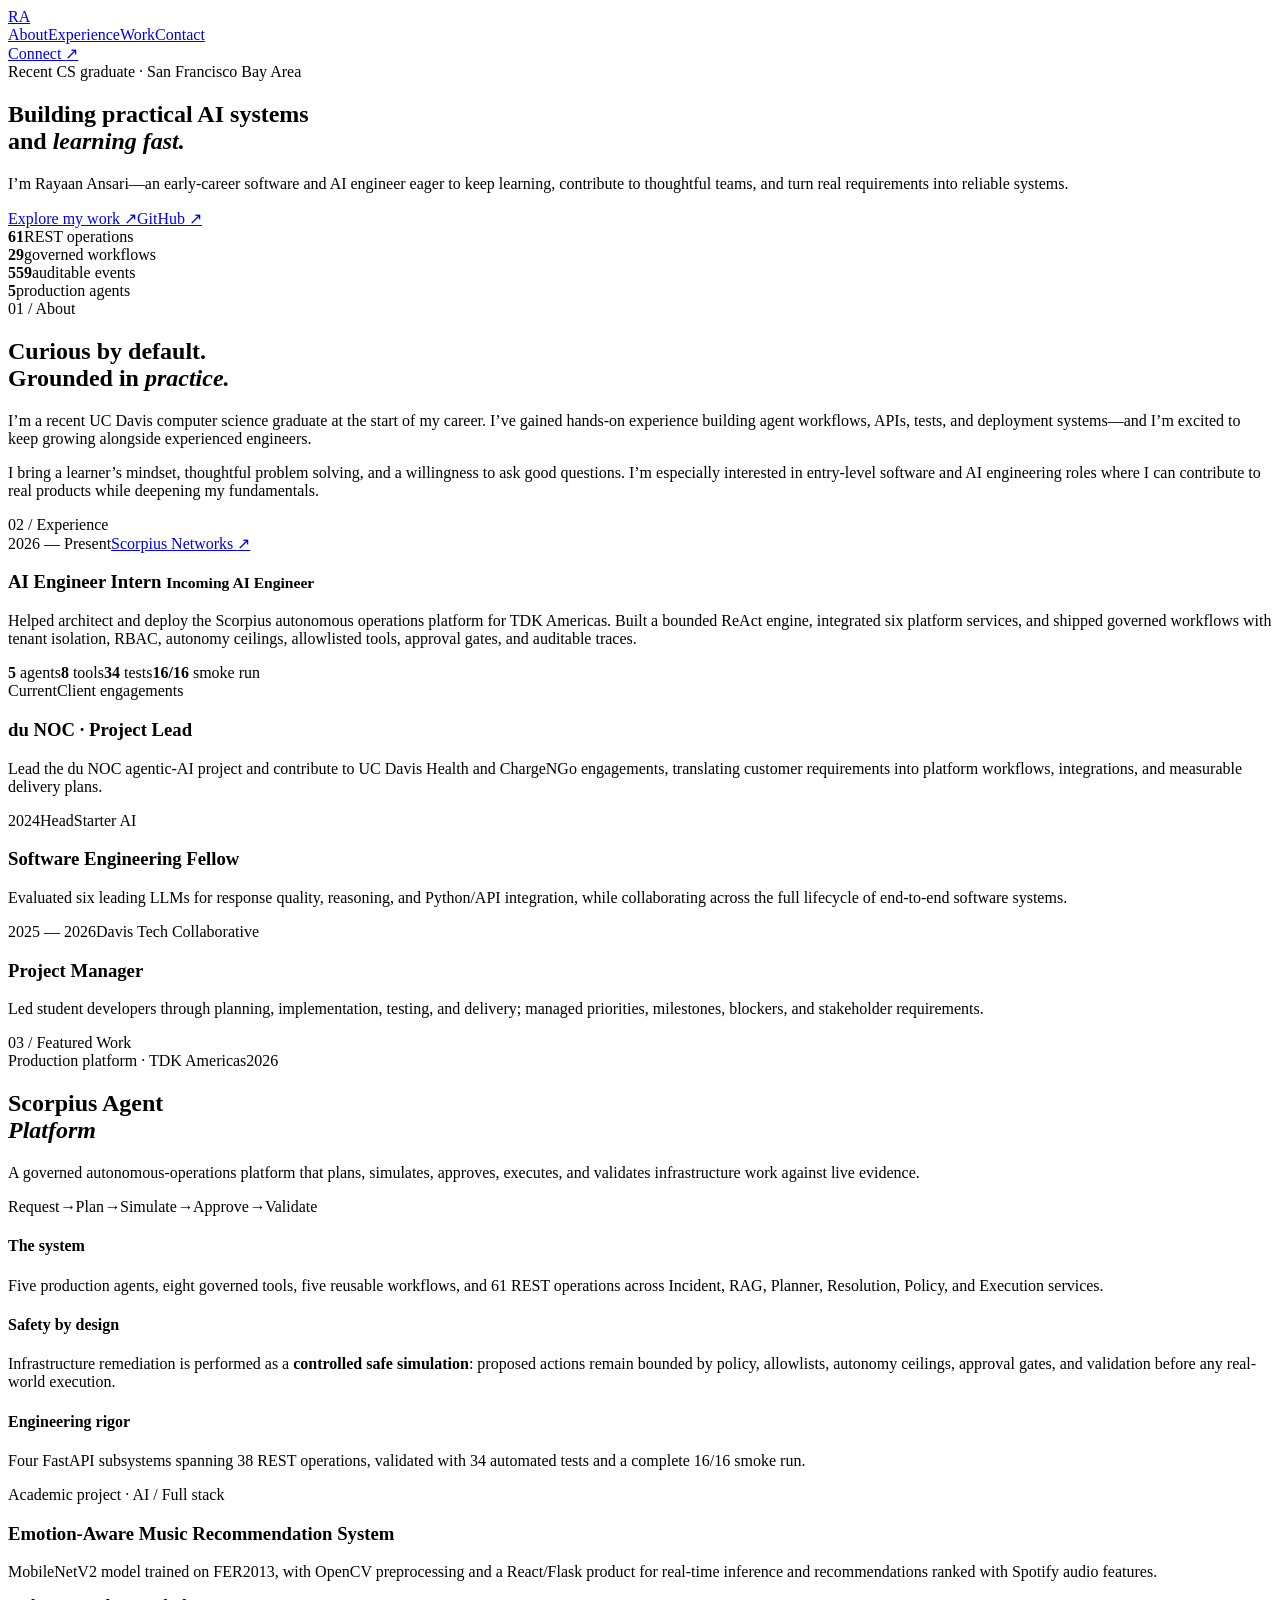
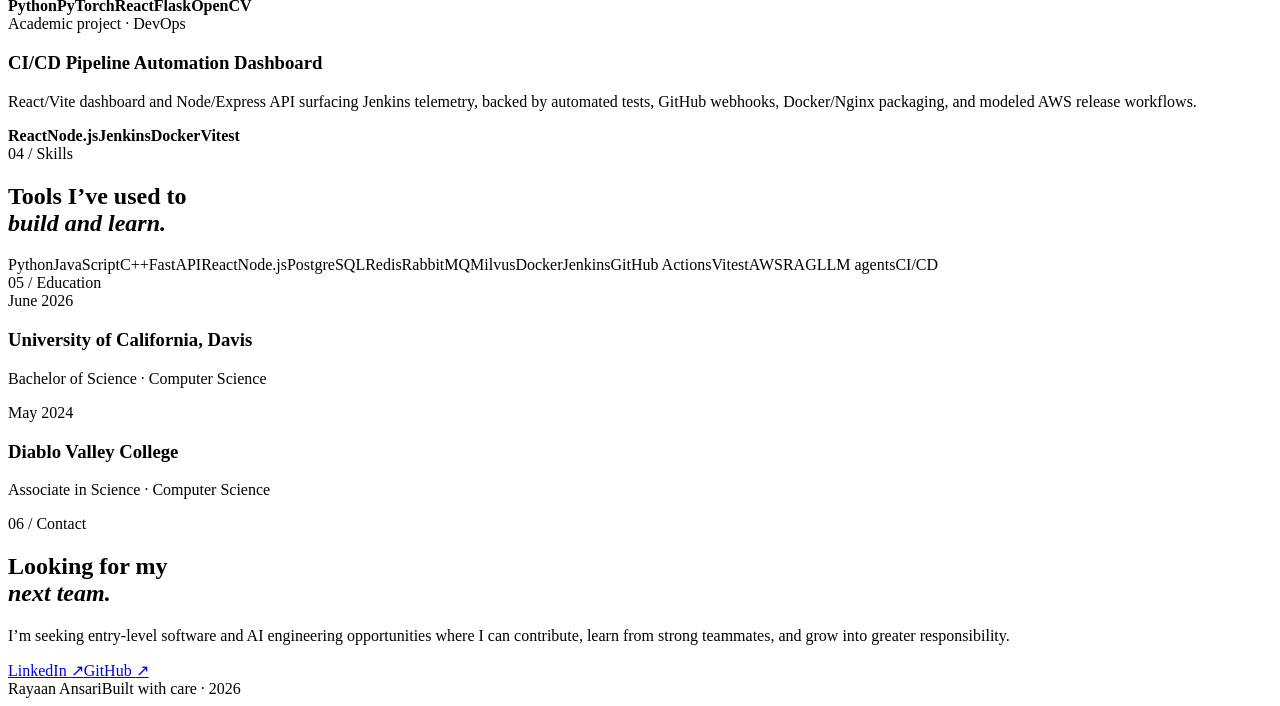
==== commit c3d2a3f8: "Link Scorpius Networks website" ====
--- a/index.html
+++ b/index.html
@@ -1 +1 @@
-<!DOCTYPE html><html lang="en"><head><meta charSet="utf-8"/><meta name="viewport" content="width=device-width, initial-scale=1"/><link rel="preload" href="/Portfolio/_next/static/media/797e433ab948586e-s.p.08e28id.o-okb.woff2" as="font" crossorigin="" type="font/woff2"/><link rel="preload" href="/Portfolio/_next/static/media/caa3a2e1cccd8315-s.p.09~u27dqhyhd6.woff2" as="font" crossorigin="" type="font/woff2"/><link rel="stylesheet" href="/Portfolio/_next/static/chunks/0x61xvbv8s-.1.css" data-precedence="next"/><link rel="preload" as="script" fetchPriority="low" href="/Portfolio/_next/static/chunks/0iv.5nzm~z~~9.js"/><script src="/Portfolio/_next/static/chunks/0xn4cv6yhscph.js" async=""></script><script src="/Portfolio/_next/static/chunks/0lmq5h3l.1c9l.js" async=""></script><script src="/Portfolio/_next/static/chunks/turbopack-04a-2nllxqr1~.js" async=""></script><script src="/Portfolio/_next/static/chunks/0eog50~01kpo8.js" async=""></script><script src="/Portfolio/_next/static/chunks/17f2ht9wo-phb.js" async=""></script><meta name="next-size-adjust" content=""/><title>Rayaan Ansari — Software &amp; AI Engineer</title><meta name="description" content="Recent UC Davis computer science graduate seeking entry-level software and AI engineering opportunities."/><meta property="og:title" content="Rayaan Ansari — Software &amp; AI Engineer"/><meta property="og:description" content="Recent CS graduate building practical software and AI systems—and eager to keep learning."/><meta property="og:image" content="https://ransari21.github.io/Portfolio/og.png"/><meta property="og:type" content="website"/><meta name="twitter:card" content="summary_large_image"/><meta name="twitter:title" content="Rayaan Ansari — Software &amp; AI Engineer"/><meta name="twitter:description" content="Recent CS graduate building practical software and AI systems—and eager to keep learning."/><meta name="twitter:image" content="https://ransari21.github.io/Portfolio/og.png"/><script src="/Portfolio/_next/static/chunks/03~yq9q893hmn.js" noModule=""></script></head><body class="geist_a71539c9-module__T19VSG__variable geist_mono_8d43a2aa-module__8Li5zG__variable antialiased"><div hidden=""><!--$--><!--/$--></div><main><nav class="nav shell" aria-label="Primary navigation"><a class="monogram" href="#top" aria-label="Rayaan Ansari home">RA</a><div class="navlinks"><a href="#about">About</a><a href="#experience">Experience</a><a href="#work">Work</a><a href="#contact">Contact</a></div><a class="nav-cta" href="https://linkedin.com/in/rayaan-ansari21" target="_blank" rel="noreferrer">Connect <span aria-hidden="true">↗</span></a></nav><section class="hero shell" id="top"><div class="status"><span></span> Recent CS graduate · San Francisco Bay Area</div><h1>Building practical AI systems<br/>and <em>learning fast.</em></h1><p class="lede">I’m Rayaan Ansari—an early-career software and AI engineer eager to keep learning, contribute to thoughtful teams, and turn real requirements into reliable systems.</p><div class="hero-actions"><a class="button primary" href="#work">Explore my work <span aria-hidden="true">↗</span></a><a class="button secondary" href="https://github.com/ransari21" target="_blank" rel="noreferrer">GitHub <span aria-hidden="true">↗</span></a></div><div class="signal"><div><strong>61</strong><span>REST operations</span></div><div><strong>29</strong><span>governed workflows</span></div><div><strong>559</strong><span>auditable events</span></div><div><strong>5</strong><span>production agents</span></div></div></section><section class="section shell about" id="about"><div class="eyebrow">01 / About</div><div><h2>Curious by default.<br/>Grounded in <em>practice.</em></h2><p class="big-copy">I’m a recent UC Davis computer science graduate at the start of my career. I’ve gained hands-on experience building agent workflows, APIs, tests, and deployment systems—and I’m excited to keep growing alongside experienced engineers.</p><p>I bring a learner’s mindset, thoughtful problem solving, and a willingness to ask good questions. I’m especially interested in entry-level software and AI engineering roles where I can contribute to real products while deepening my fundamentals.</p></div></section><section class="section shell" id="experience"><div class="eyebrow">02 / Experience</div><div class="timeline"><article class="role featured"><div class="role-meta"><span>2026 — Present</span><span>Scorpius Networks</span></div><div><h3>AI Engineer Intern <small>Incoming AI Engineer</small></h3><p>Helped architect and deploy the Scorpius autonomous operations platform for TDK Americas. Built a bounded ReAct engine, integrated six platform services, and shipped governed workflows with tenant isolation, RBAC, autonomy ceilings, allowlisted tools, approval gates, and auditable traces.</p><div class="metrics"><span><b>5</b> agents</span><span><b>8</b> tools</span><span><b>34</b> tests</span><span><b>16/16</b> smoke run</span></div></div></article><article class="role"><div class="role-meta"><span>Current</span><span>Client engagements</span></div><div><h3>du NOC · Project Lead</h3><p>Lead the du NOC agentic-AI project and contribute to UC Davis Health and ChargeNGo engagements, translating customer requirements into platform workflows, integrations, and measurable delivery plans.</p></div></article><article class="role"><div class="role-meta"><span>2024</span><span>HeadStarter AI</span></div><div><h3>Software Engineering Fellow</h3><p>Evaluated six leading LLMs for response quality, reasoning, and Python/API integration, while collaborating across the full lifecycle of end-to-end software systems.</p></div></article><article class="role"><div class="role-meta"><span>2025 — 2026</span><span>Davis Tech Collaborative</span></div><div><h3>Project Manager</h3><p>Led student developers through planning, implementation, testing, and delivery; managed priorities, milestones, blockers, and stakeholder requirements.</p></div></article></div></section><section class="section shell work-section" id="work"><div class="eyebrow">03 / Featured Work</div><div><article class="case-study"><div class="case-top"><span>Production platform · TDK Americas</span><span>2026</span></div><h2>Scorpius Agent<br/><em>Platform</em></h2><p class="case-lede">A governed autonomous-operations platform that plans, simulates, approves, executes, and validates infrastructure work against live evidence.</p><div class="architecture"><span>Request</span><i>→</i><span>Plan</span><i>→</i><span>Simulate</span><i>→</i><span>Approve</span><i>→</i><span>Validate</span></div><div class="case-grid"><div><h4>The system</h4><p>Five production agents, eight governed tools, five reusable workflows, and 61 REST operations across Incident, RAG, Planner, Resolution, Policy, and Execution services.</p></div><div><h4>Safety by design</h4><p>Infrastructure remediation is performed as a <strong>controlled safe simulation</strong>: proposed actions remain bounded by policy, allowlists, autonomy ceilings, approval gates, and validation before any real-world execution.</p></div><div><h4>Engineering rigor</h4><p>Four FastAPI subsystems spanning 38 REST operations, validated with 34 automated tests and a complete 16/16 smoke run.</p></div></div></article><div class="projects"><article><span>Academic project · AI / Full stack</span><h3>Emotion-Aware Music Recommendation System</h3><p>MobileNetV2 model trained on FER2013, with OpenCV preprocessing and a React/Flask product for real-time inference and recommendations ranked with Spotify audio features.</p><div class="tags"><b>Python</b><b>PyTorch</b><b>React</b><b>Flask</b><b>OpenCV</b></div></article><article><span>Academic project · DevOps</span><h3>CI/CD Pipeline Automation Dashboard</h3><p>React/Vite dashboard and Node/Express API surfacing Jenkins telemetry, backed by automated tests, GitHub webhooks, Docker/Nginx packaging, and modeled AWS release workflows.</p><div class="tags"><b>React</b><b>Node.js</b><b>Jenkins</b><b>Docker</b><b>Vitest</b></div></article></div></div></section><section class="section shell" id="skills"><div class="eyebrow">04 / Skills</div><div><h2>Tools I’ve used to<br/><em>build and learn.</em></h2><div class="skill-cloud"><span>Python</span><span>JavaScript</span><span>C++</span><span>FastAPI</span><span>React</span><span>Node.js</span><span>PostgreSQL</span><span>Redis</span><span>RabbitMQ</span><span>Milvus</span><span>Docker</span><span>Jenkins</span><span>GitHub Actions</span><span>Vitest</span><span>AWS</span><span>RAG</span><span>LLM agents</span><span>CI/CD</span></div></div></section><section class="section shell education" id="education"><div class="eyebrow">05 / Education</div><div><article><span>June 2026</span><h3>University of California, Davis</h3><p>Bachelor of Science · Computer Science</p></article><article><span>May 2024</span><h3>Diablo Valley College</h3><p>Associate in Science · Computer Science</p></article></div></section><footer class="contact shell" id="contact"><div class="eyebrow">06 / Contact</div><h2>Looking for my<br/><em>next team.</em></h2><p>I’m seeking entry-level software and AI engineering opportunities where I can contribute, learn from strong teammates, and grow into greater responsibility.</p><div class="contact-links"><a href="https://linkedin.com/in/rayaan-ansari21" target="_blank" rel="noreferrer">LinkedIn <span aria-hidden="true">↗</span></a><a href="https://github.com/ransari21" target="_blank" rel="noreferrer">GitHub <span aria-hidden="true">↗</span></a></div><div class="footer-line"><span>Rayaan Ansari</span><span>Built with care · 2026</span></div></footer></main><!--$--><!--/$--><script src="/Portfolio/_next/static/chunks/0iv.5nzm~z~~9.js" id="_R_" async=""></script><script>(self.__next_f=self.__next_f||[]).push([0])</script><script>self.__next_f.push([1,"1:\"$Sreact.fragment\"\n2:I[39011,[\"/Portfolio/_next/static/chunks/0eog50~01kpo8.js\",\"/Portfolio/_next/static/chunks/17f2ht9wo-phb.js\"],\"default\"]\n3:I[37771,[\"/Portfolio/_next/static/chunks/0eog50~01kpo8.js\",\"/Portfolio/_next/static/chunks/17f2ht9wo-phb.js\"],\"default\"]\nc:I[65857,[\"/Portfolio/_next/static/chunks/0eog50~01kpo8.js\",\"/Portfolio/_next/static/chunks/17f2ht9wo-phb.js\"],\"default\",1]\n:HL[\"/Portfolio/_next/static/chunks/0x61xvbv8s-.1.css\",\"style\"]\n:HL[\"/Portfolio/_next/static/media/797e433ab948586e-s.p.08e28id.o-okb.woff2\",\"font\",{\"crossOrigin\":\"\",\"type\":\"font/woff2\"}]\n:HL[\"/Portfolio/_next/static/media/caa3a2e1cccd8315-s.p.09~u27dqhyhd6.woff2\",\"font\",{\"crossOrigin\":\"\",\"type\":\"font/woff2\"}]\n"])</script><script>self.__next_f.push([1,"0:{\"P\":null,\"c\":[\"\",\"\"],\"q\":\"\",\"i\":false,\"f\":[[[\"\",{\"children\":[\"__PAGE__\",{}]},\"$undefined\",\"$undefined\",16],[[\"$\",\"$1\",\"c\",{\"children\":[[[\"$\",\"link\",\"0\",{\"rel\":\"stylesheet\",\"href\":\"/Portfolio/_next/static/chunks/0x61xvbv8s-.1.css\",\"precedence\":\"next\",\"crossOrigin\":\"$undefined\",\"nonce\":\"$undefined\"}],[\"$\",\"script\",\"script-0\",{\"src\":\"/Portfolio/_next/static/chunks/0eog50~01kpo8.js\",\"async\":true,\"nonce\":\"$undefined\"}],[\"$\",\"script\",\"script-1\",{\"src\":\"/Portfolio/_next/static/chunks/17f2ht9wo-phb.js\",\"async\":true,\"nonce\":\"$undefined\"}]],[\"$\",\"html\",null,{\"lang\":\"en\",\"children\":[\"$\",\"body\",null,{\"className\":\"geist_a71539c9-module__T19VSG__variable geist_mono_8d43a2aa-module__8Li5zG__variable antialiased\",\"children\":[\"$\",\"$L2\",null,{\"parallelRouterKey\":\"children\",\"error\":\"$undefined\",\"errorStyles\":\"$undefined\",\"errorScripts\":\"$undefined\",\"template\":[\"$\",\"$L3\",null,{}],\"templateStyles\":\"$undefined\",\"templateScripts\":\"$undefined\",\"notFound\":[[[\"$\",\"title\",null,{\"children\":\"404: This page could not be found.\"}],[\"$\",\"div\",null,{\"style\":{\"fontFamily\":\"system-ui,\\\"Segoe UI\\\",Roboto,Helvetica,Arial,sans-serif,\\\"Apple Color Emoji\\\",\\\"Segoe UI Emoji\\\"\",\"height\":\"100vh\",\"textAlign\":\"center\",\"display\":\"flex\",\"flexDirection\":\"column\",\"alignItems\":\"center\",\"justifyContent\":\"center\"},\"children\":[\"$\",\"div\",null,{\"children\":[[\"$\",\"style\",null,{\"dangerouslySetInnerHTML\":{\"__html\":\"body{color:#000;background:#fff;margin:0}.next-error-h1{border-right:1px solid rgba(0,0,0,.3)}@media (prefers-color-scheme:dark){body{color:#fff;background:#000}.next-error-h1{border-right:1px solid rgba(255,255,255,.3)}}\"}}],[\"$\",\"h1\",null,{\"className\":\"next-error-h1\",\"style\":{\"display\":\"inline-block\",\"margin\":\"0 20px 0 0\",\"padding\":\"0 23px 0 0\",\"fontSize\":24,\"fontWeight\":500,\"verticalAlign\":\"top\",\"lineHeight\":\"49px\"},\"children\":404}],[\"$\",\"div\",null,{\"style\":{\"display\":\"inline-block\"},\"children\":[\"$\",\"h2\",null,{\"style\":{\"fontSize\":14,\"fontWeight\":400,\"lineHeight\":\"49px\",\"margin\":0},\"children\":\"This page could not be found.\"}]}]]}]}]],[]],\"forbidden\":\"$undefined\",\"unauthorized\":\"$undefined\"}]}]}]]}],{\"children\":[[\"$\",\"$1\",\"c\",{\"children\":[[\"$\",\"main\",null,{\"children\":[[\"$\",\"nav\",null,{\"className\":\"nav shell\",\"aria-label\":\"Primary navigation\",\"children\":[[\"$\",\"a\",null,{\"className\":\"monogram\",\"href\":\"#top\",\"aria-label\":\"Rayaan Ansari home\",\"children\":\"RA\"}],[\"$\",\"div\",null,{\"className\":\"navlinks\",\"children\":[[\"$\",\"a\",null,{\"href\":\"#about\",\"children\":\"About\"}],[\"$\",\"a\",null,{\"href\":\"#experience\",\"children\":\"Experience\"}],[\"$\",\"a\",null,{\"href\":\"#work\",\"children\":\"Work\"}],[\"$\",\"a\",null,{\"href\":\"#contact\",\"children\":\"Contact\"}]]}],[\"$\",\"a\",null,{\"className\":\"nav-cta\",\"href\":\"https://linkedin.com/in/rayaan-ansari21\",\"target\":\"_blank\",\"rel\":\"noreferrer\",\"children\":[\"Connect \",[\"$\",\"span\",null,{\"aria-hidden\":\"true\",\"children\":\"↗\"}]]}]]}],[\"$\",\"section\",null,{\"className\":\"hero shell\",\"id\":\"top\",\"children\":[[\"$\",\"div\",null,{\"className\":\"status\",\"children\":[[\"$\",\"span\",null,{}],\" Recent CS graduate · San Francisco Bay Area\"]}],[\"$\",\"h1\",null,{\"children\":[\"Building practical AI systems\",[\"$\",\"br\",null,{}],\"and \",[\"$\",\"em\",null,{\"children\":\"learning fast.\"}]]}],[\"$\",\"p\",null,{\"className\":\"lede\",\"children\":\"I’m Rayaan Ansari—an early-career software and AI engineer eager to keep learning, contribute to thoughtful teams, and turn real requirements into reliable systems.\"}],[\"$\",\"div\",null,{\"className\":\"hero-actions\",\"children\":[[\"$\",\"a\",null,{\"className\":\"button primary\",\"href\":\"#work\",\"children\":[\"Explore my work \",[\"$\",\"span\",null,{\"aria-hidden\":\"true\",\"children\":\"↗\"}]]}],[\"$\",\"a\",null,{\"className\":\"button secondary\",\"href\":\"https://github.com/ransari21\",\"target\":\"_blank\",\"rel\":\"noreferrer\",\"children\":[\"GitHub \",[\"$\",\"span\",null,{\"aria-hidden\":\"true\",\"children\":\"↗\"}]]}]]}],[\"$\",\"div\",null,{\"className\":\"signal\",\"children\":[[\"$\",\"div\",null,{\"children\":[[\"$\",\"strong\",null,{\"children\":\"61\"}],[\"$\",\"span\",null,{\"children\":\"REST operations\"}]]}],[\"$\",\"div\",null,{\"children\":[[\"$\",\"strong\",null,{\"children\":\"29\"}],[\"$\",\"span\",null,{\"children\":\"governed workflows\"}]]}],[\"$\",\"div\",null,{\"children\":[[\"$\",\"strong\",null,{\"children\":\"559\"}],[\"$\",\"span\",null,{\"children\":\"auditable events\"}]]}],[\"$\",\"div\",null,{\"children\":[[\"$\",\"strong\",null,{\"children\":\"5\"}],[\"$\",\"span\",null,{\"children\":\"production agents\"}]]}]]}]]}],[\"$\",\"section\",null,{\"className\":\"section shell about\",\"id\":\"about\",\"children\":[[\"$\",\"div\",null,{\"className\":\"eyebrow\",\"children\":\"01 / About\"}],[\"$\",\"div\",null,{\"children\":[[\"$\",\"h2\",null,{\"children\":[\"Curious by default.\",[\"$\",\"br\",null,{}],\"Grounded in \",[\"$\",\"em\",null,{\"children\":\"practice.\"}]]}],[\"$\",\"p\",null,{\"className\":\"big-copy\",\"children\":\"I’m a recent UC Davis computer science graduate at the start of my career. I’ve gained hands-on experience building agent workflows, APIs, tests, and deployment systems—and I’m excited to keep growing alongside experienced engineers.\"}],\"$L4\"]}]]}],\"$L5\",\"$L6\",\"$L7\",\"$L8\",\"$L9\"]}],null,\"$La\"]}],{},null,false,null]},null,false,null],\"$Lb\",false]],\"m\":\"$undefined\",\"G\":[\"$c\",[\"$Ld\"]],\"S\":true,\"h\":null,\"s\":\"$undefined\",\"l\":\"$undefined\",\"p\":\"$undefined\",\"d\":\"$undefined\",\"b\":\"cvHPhNfV2Pfrmn_zR7kCp\"}\n"])</script><script>self.__next_f.push([1,"e:I[6391,[\"/Portfolio/_next/static/chunks/0eog50~01kpo8.js\",\"/Portfolio/_next/static/chunks/17f2ht9wo-phb.js\"],\"OutletBoundary\"]\nf:\"$Sreact.suspense\"\n11:I[6391,[\"/Portfolio/_next/static/chunks/0eog50~01kpo8.js\",\"/Portfolio/_next/static/chunks/17f2ht9wo-phb.js\"],\"ViewportBoundary\"]\n13:I[6391,[\"/Portfolio/_next/static/chunks/0eog50~01kpo8.js\",\"/Portfolio/_next/static/chunks/17f2ht9wo-phb.js\"],\"MetadataBoundary\"]\n4:[\"$\",\"p\",null,{\"children\":\"I bring a learner’s mindset, thoughtful problem solving, and a willingness to ask good questions. I’m especially interested in entry-level software and AI engineering roles where I can contribute to real products while deepening my fundamentals.\"}]\n"])</script><script>self.__next_f.push([1,"5:[\"$\",\"section\",null,{\"className\":\"section shell\",\"id\":\"experience\",\"children\":[[\"$\",\"div\",null,{\"className\":\"eyebrow\",\"children\":\"02 / Experience\"}],[\"$\",\"div\",null,{\"className\":\"timeline\",\"children\":[[\"$\",\"article\",null,{\"className\":\"role featured\",\"children\":[[\"$\",\"div\",null,{\"className\":\"role-meta\",\"children\":[[\"$\",\"span\",null,{\"children\":\"2026 — Present\"}],[\"$\",\"span\",null,{\"children\":\"Scorpius Networks\"}]]}],[\"$\",\"div\",null,{\"children\":[[\"$\",\"h3\",null,{\"children\":[\"AI Engineer Intern \",[\"$\",\"small\",null,{\"children\":\"Incoming AI Engineer\"}]]}],[\"$\",\"p\",null,{\"children\":\"Helped architect and deploy the Scorpius autonomous operations platform for TDK Americas. Built a bounded ReAct engine, integrated six platform services, and shipped governed workflows with tenant isolation, RBAC, autonomy ceilings, allowlisted tools, approval gates, and auditable traces.\"}],[\"$\",\"div\",null,{\"className\":\"metrics\",\"children\":[[\"$\",\"span\",null,{\"children\":[[\"$\",\"b\",null,{\"children\":\"5\"}],\" agents\"]}],[\"$\",\"span\",null,{\"children\":[[\"$\",\"b\",null,{\"children\":\"8\"}],\" tools\"]}],[\"$\",\"span\",null,{\"children\":[[\"$\",\"b\",null,{\"children\":\"34\"}],\" tests\"]}],[\"$\",\"span\",null,{\"children\":[[\"$\",\"b\",null,{\"children\":\"16/16\"}],\" smoke run\"]}]]}]]}]]}],[\"$\",\"article\",null,{\"className\":\"role\",\"children\":[[\"$\",\"div\",null,{\"className\":\"role-meta\",\"children\":[[\"$\",\"span\",null,{\"children\":\"Current\"}],[\"$\",\"span\",null,{\"children\":\"Client engagements\"}]]}],[\"$\",\"div\",null,{\"children\":[[\"$\",\"h3\",null,{\"children\":\"du NOC · Project Lead\"}],[\"$\",\"p\",null,{\"children\":\"Lead the du NOC agentic-AI project and contribute to UC Davis Health and ChargeNGo engagements, translating customer requirements into platform workflows, integrations, and measurable delivery plans.\"}]]}]]}],[\"$\",\"article\",null,{\"className\":\"role\",\"children\":[[\"$\",\"div\",null,{\"className\":\"role-meta\",\"children\":[[\"$\",\"span\",null,{\"children\":\"2024\"}],[\"$\",\"span\",null,{\"children\":\"HeadStarter AI\"}]]}],[\"$\",\"div\",null,{\"children\":[[\"$\",\"h3\",null,{\"children\":\"Software Engineering Fellow\"}],[\"$\",\"p\",null,{\"children\":\"Evaluated six leading LLMs for response quality, reasoning, and Python/API integration, while collaborating across the full lifecycle of end-to-end software systems.\"}]]}]]}],[\"$\",\"article\",null,{\"className\":\"role\",\"children\":[[\"$\",\"div\",null,{\"className\":\"role-meta\",\"children\":[[\"$\",\"span\",null,{\"children\":\"2025 — 2026\"}],[\"$\",\"span\",null,{\"children\":\"Davis Tech Collaborative\"}]]}],[\"$\",\"div\",null,{\"children\":[[\"$\",\"h3\",null,{\"children\":\"Project Manager\"}],[\"$\",\"p\",null,{\"children\":\"Led student developers through planning, implementation, testing, and delivery; managed priorities, milestones, blockers, and stakeholder requirements.\"}]]}]]}]]}]]}]\n"])</script><script>self.__next_f.push([1,"6:[\"$\",\"section\",null,{\"className\":\"section shell work-section\",\"id\":\"work\",\"children\":[[\"$\",\"div\",null,{\"className\":\"eyebrow\",\"children\":\"03 / Featured Work\"}],[\"$\",\"div\",null,{\"children\":[[\"$\",\"article\",null,{\"className\":\"case-study\",\"children\":[[\"$\",\"div\",null,{\"className\":\"case-top\",\"children\":[[\"$\",\"span\",null,{\"children\":\"Production platform · TDK Americas\"}],[\"$\",\"span\",null,{\"children\":\"2026\"}]]}],[\"$\",\"h2\",null,{\"children\":[\"Scorpius Agent\",[\"$\",\"br\",null,{}],[\"$\",\"em\",null,{\"children\":\"Platform\"}]]}],[\"$\",\"p\",null,{\"className\":\"case-lede\",\"children\":\"A governed autonomous-operations platform that plans, simulates, approves, executes, and validates infrastructure work against live evidence.\"}],[\"$\",\"div\",null,{\"className\":\"architecture\",\"children\":[[\"$\",\"span\",null,{\"children\":\"Request\"}],[\"$\",\"i\",null,{\"children\":\"→\"}],[\"$\",\"span\",null,{\"children\":\"Plan\"}],[\"$\",\"i\",null,{\"children\":\"→\"}],[\"$\",\"span\",null,{\"children\":\"Simulate\"}],[\"$\",\"i\",null,{\"children\":\"→\"}],[\"$\",\"span\",null,{\"children\":\"Approve\"}],[\"$\",\"i\",null,{\"children\":\"→\"}],[\"$\",\"span\",null,{\"children\":\"Validate\"}]]}],[\"$\",\"div\",null,{\"className\":\"case-grid\",\"children\":[[\"$\",\"div\",null,{\"children\":[[\"$\",\"h4\",null,{\"children\":\"The system\"}],[\"$\",\"p\",null,{\"children\":\"Five production agents, eight governed tools, five reusable workflows, and 61 REST operations across Incident, RAG, Planner, Resolution, Policy, and Execution services.\"}]]}],[\"$\",\"div\",null,{\"children\":[[\"$\",\"h4\",null,{\"children\":\"Safety by design\"}],[\"$\",\"p\",null,{\"children\":[\"Infrastructure remediation is performed as a \",[\"$\",\"strong\",null,{\"children\":\"controlled safe simulation\"}],\": proposed actions remain bounded by policy, allowlists, autonomy ceilings, approval gates, and validation before any real-world execution.\"]}]]}],[\"$\",\"div\",null,{\"children\":[[\"$\",\"h4\",null,{\"children\":\"Engineering rigor\"}],[\"$\",\"p\",null,{\"children\":\"Four FastAPI subsystems spanning 38 REST operations, validated with 34 automated tests and a complete 16/16 smoke run.\"}]]}]]}]]}],[\"$\",\"div\",null,{\"className\":\"projects\",\"children\":[[\"$\",\"article\",null,{\"children\":[[\"$\",\"span\",null,{\"children\":\"Academic project · AI / Full stack\"}],[\"$\",\"h3\",null,{\"children\":\"Emotion-Aware Music Recommendation System\"}],[\"$\",\"p\",null,{\"children\":\"MobileNetV2 model trained on FER2013, with OpenCV preprocessing and a React/Flask product for real-time inference and recommendations ranked with Spotify audio features.\"}],[\"$\",\"div\",null,{\"className\":\"tags\",\"children\":[[\"$\",\"b\",null,{\"children\":\"Python\"}],[\"$\",\"b\",null,{\"children\":\"PyTorch\"}],[\"$\",\"b\",null,{\"children\":\"React\"}],[\"$\",\"b\",null,{\"children\":\"Flask\"}],[\"$\",\"b\",null,{\"children\":\"OpenCV\"}]]}]]}],[\"$\",\"article\",null,{\"children\":[[\"$\",\"span\",null,{\"children\":\"Academic project · DevOps\"}],[\"$\",\"h3\",null,{\"children\":\"CI/CD Pipeline Automation Dashboard\"}],[\"$\",\"p\",null,{\"children\":\"React/Vite dashboard and Node/Express API surfacing Jenkins telemetry, backed by automated tests, GitHub webhooks, Docker/Nginx packaging, and modeled AWS release workflows.\"}],[\"$\",\"div\",null,{\"className\":\"tags\",\"children\":[[\"$\",\"b\",null,{\"children\":\"React\"}],[\"$\",\"b\",null,{\"children\":\"Node.js\"}],[\"$\",\"b\",null,{\"children\":\"Jenkins\"}],[\"$\",\"b\",null,{\"children\":\"Docker\"}],[\"$\",\"b\",null,{\"children\":\"Vitest\"}]]}]]}]]}]]}]]}]\n"])</script><script>self.__next_f.push([1,"7:[\"$\",\"section\",null,{\"className\":\"section shell\",\"id\":\"skills\",\"children\":[[\"$\",\"div\",null,{\"className\":\"eyebrow\",\"children\":\"04 / Skills\"}],[\"$\",\"div\",null,{\"children\":[[\"$\",\"h2\",null,{\"children\":[\"Tools I’ve used to\",[\"$\",\"br\",null,{}],[\"$\",\"em\",null,{\"children\":\"build and learn.\"}]]}],[\"$\",\"div\",null,{\"className\":\"skill-cloud\",\"children\":[[\"$\",\"span\",\"Python\",{\"children\":\"Python\"}],[\"$\",\"span\",\"JavaScript\",{\"children\":\"JavaScript\"}],[\"$\",\"span\",\"C++\",{\"children\":\"C++\"}],[\"$\",\"span\",\"FastAPI\",{\"children\":\"FastAPI\"}],[\"$\",\"span\",\"React\",{\"children\":\"React\"}],[\"$\",\"span\",\"Node.js\",{\"children\":\"Node.js\"}],[\"$\",\"span\",\"PostgreSQL\",{\"children\":\"PostgreSQL\"}],[\"$\",\"span\",\"Redis\",{\"children\":\"Redis\"}],[\"$\",\"span\",\"RabbitMQ\",{\"children\":\"RabbitMQ\"}],[\"$\",\"span\",\"Milvus\",{\"children\":\"Milvus\"}],[\"$\",\"span\",\"Docker\",{\"children\":\"Docker\"}],[\"$\",\"span\",\"Jenkins\",{\"children\":\"Jenkins\"}],[\"$\",\"span\",\"GitHub Actions\",{\"children\":\"GitHub Actions\"}],[\"$\",\"span\",\"Vitest\",{\"children\":\"Vitest\"}],[\"$\",\"span\",\"AWS\",{\"children\":\"AWS\"}],[\"$\",\"span\",\"RAG\",{\"children\":\"RAG\"}],[\"$\",\"span\",\"LLM agents\",{\"children\":\"LLM agents\"}],[\"$\",\"span\",\"CI/CD\",{\"children\":\"CI/CD\"}]]}]]}]]}]\n8:[\"$\",\"section\",null,{\"className\":\"section shell education\",\"id\":\"education\",\"children\":[[\"$\",\"div\",null,{\"className\":\"eyebrow\",\"children\":\"05 / Education\"}],[\"$\",\"div\",null,{\"children\":[[\"$\",\"article\",null,{\"children\":[[\"$\",\"span\",null,{\"children\":\"June 2026\"}],[\"$\",\"h3\",null,{\"children\":\"University of California, Davis\"}],[\"$\",\"p\",null,{\"children\":\"Bachelor of Science · Computer Science\"}]]}],[\"$\",\"article\",null,{\"children\":[[\"$\",\"span\",null,{\"children\":\"May 2024\"}],[\"$\",\"h3\",null,{\"children\":\"Diablo Valley College\"}],[\"$\",\"p\",null,{\"children\":\"Associate in Science · Computer Science\"}]]}]]}]]}]\n9:[\"$\",\"footer\",null,{\"className\":\"contact shell\",\"id\":\"contact\",\"children\":[[\"$\",\"div\",null,{\"className\":\"eyebrow\",\"children\":\"06 / Contact\"}],[\"$\",\"h2\",null,{\"children\":[\"Looking for my\",[\"$\",\"br\",null,{}],[\"$\",\"em\",null,{\"children\":\"next team.\"}]]}],[\"$\",\"p\",null,{\"children\":\"I’m seeking entry-level software and AI engineering opportunities where I can contribute, learn from strong teammates, and grow into greater responsibility.\"}],[\"$\",\"div\",null,{\"className\":\"contact-links\",\"children\":[[\"$\",\"a\",null,{\"href\":\"https://linkedin.com/in/rayaan-ansari21\",\"target\":\"_blank\",\"rel\":\"noreferrer\",\"children\":[\"LinkedIn \",[\"$\",\"span\",null,{\"aria-hidden\":\"true\",\"children\":\"↗\"}]]}],[\"$\",\"a\",null,{\"href\":\"https://github.com/ransari21\",\"target\":\"_blank\",\"rel\":\"noreferrer\",\"children\":[\"GitHub \",[\"$\",\"span\",null,{\"aria-hidden\":\"true\",\"children\":\"↗\"}]]}]]}],[\"$\",\"div\",null,{\"className\":\"footer-line\",\"children\":[[\"$\",\"span\",null,{\"children\":\"Rayaan Ansari\"}],[\"$\",\"span\",null,{\"children\":\"Built with care · 2026\"}]]}]]}]\na:[\"$\",\"$Le\",null,{\"children\":[\"$\",\"$f\",null,{\"name\":\"Next.MetadataOutlet\",\"children\":\"$@10\"}]}]\nb:[\"$\",\"$1\",\"h\",{\"children\":[null,[\"$\",\"$L11\",null,{\"children\":\"$L12\"}],[\"$\",\"div\",null,{\"hidden\":true,\"children\":[\"$\",\"$L13\",null,{\"children\":[\"$\",\"$f\",null,{\"name\":\"Next.Metadata\",\"children\":\"$L14\"}]}]}],[\"$\",\"meta\",null,{\"name\":\"next-size-adjust\",\"content\":\"\"}]]}]\nd:[\"$\",\"link\",\"0\",{\"rel\":\"stylesheet\",\"href\":\"/Portfolio/_next/static/chunks/0x61xvbv8s-.1.css\",\"precedence\":\"next\",\"crossOrigin\":\"$undefined\",\"nonce\":\"$undefined\"}]\n"])</script><script>self.__next_f.push([1,"12:[[\"$\",\"meta\",\"0\",{\"charSet\":\"utf-8\"}],[\"$\",\"meta\",\"1\",{\"name\":\"viewport\",\"content\":\"width=device-width, initial-scale=1\"}]]\n"])</script><script>self.__next_f.push([1,"10:null\n14:[[\"$\",\"title\",\"0\",{\"children\":\"Rayaan Ansari — Software \u0026 AI Engineer\"}],[\"$\",\"meta\",\"1\",{\"name\":\"description\",\"content\":\"Recent UC Davis computer science graduate seeking entry-level software and AI engineering opportunities.\"}],[\"$\",\"meta\",\"2\",{\"property\":\"og:title\",\"content\":\"Rayaan Ansari — Software \u0026 AI Engineer\"}],[\"$\",\"meta\",\"3\",{\"property\":\"og:description\",\"content\":\"Recent CS graduate building practical software and AI systems—and eager to keep learning.\"}],[\"$\",\"meta\",\"4\",{\"property\":\"og:image\",\"content\":\"https://ransari21.github.io/Portfolio/og.png\"}],[\"$\",\"meta\",\"5\",{\"property\":\"og:type\",\"content\":\"website\"}],[\"$\",\"meta\",\"6\",{\"name\":\"twitter:card\",\"content\":\"summary_large_image\"}],[\"$\",\"meta\",\"7\",{\"name\":\"twitter:title\",\"content\":\"Rayaan Ansari — Software \u0026 AI Engineer\"}],[\"$\",\"meta\",\"8\",{\"name\":\"twitter:description\",\"content\":\"Recent CS graduate building practical software and AI systems—and eager to keep learning.\"}],[\"$\",\"meta\",\"9\",{\"name\":\"twitter:image\",\"content\":\"https://ransari21.github.io/Portfolio/og.png\"}]]\n"])</script></body></html>+<!DOCTYPE html><html lang="en"><head><meta charSet="utf-8"/><meta name="viewport" content="width=device-width, initial-scale=1"/><link rel="preload" href="/Portfolio/_next/static/media/797e433ab948586e-s.p.08e28id.o-okb.woff2" as="font" crossorigin="" type="font/woff2"/><link rel="preload" href="/Portfolio/_next/static/media/caa3a2e1cccd8315-s.p.09~u27dqhyhd6.woff2" as="font" crossorigin="" type="font/woff2"/><link rel="stylesheet" href="/Portfolio/_next/static/chunks/0x61xvbv8s-.1.css" data-precedence="next"/><link rel="preload" as="script" fetchPriority="low" href="/Portfolio/_next/static/chunks/0iv.5nzm~z~~9.js"/><script src="/Portfolio/_next/static/chunks/0xn4cv6yhscph.js" async=""></script><script src="/Portfolio/_next/static/chunks/0lmq5h3l.1c9l.js" async=""></script><script src="/Portfolio/_next/static/chunks/turbopack-04a-2nllxqr1~.js" async=""></script><script src="/Portfolio/_next/static/chunks/0eog50~01kpo8.js" async=""></script><script src="/Portfolio/_next/static/chunks/17f2ht9wo-phb.js" async=""></script><meta name="next-size-adjust" content=""/><title>Rayaan Ansari — Software &amp; AI Engineer</title><meta name="description" content="Recent UC Davis computer science graduate seeking entry-level software and AI engineering opportunities."/><meta property="og:title" content="Rayaan Ansari — Software &amp; AI Engineer"/><meta property="og:description" content="Recent CS graduate building practical software and AI systems—and eager to keep learning."/><meta property="og:image" content="https://ransari21.github.io/Portfolio/og.png"/><meta property="og:type" content="website"/><meta name="twitter:card" content="summary_large_image"/><meta name="twitter:title" content="Rayaan Ansari — Software &amp; AI Engineer"/><meta name="twitter:description" content="Recent CS graduate building practical software and AI systems—and eager to keep learning."/><meta name="twitter:image" content="https://ransari21.github.io/Portfolio/og.png"/><script src="/Portfolio/_next/static/chunks/03~yq9q893hmn.js" noModule=""></script></head><body class="geist_a71539c9-module__T19VSG__variable geist_mono_8d43a2aa-module__8Li5zG__variable antialiased"><div hidden=""><!--$--><!--/$--></div><main><nav class="nav shell" aria-label="Primary navigation"><a class="monogram" href="#top" aria-label="Rayaan Ansari home">RA</a><div class="navlinks"><a href="#about">About</a><a href="#experience">Experience</a><a href="#work">Work</a><a href="#contact">Contact</a></div><a class="nav-cta" href="https://linkedin.com/in/rayaan-ansari21" target="_blank" rel="noreferrer">Connect <span aria-hidden="true">↗</span></a></nav><section class="hero shell" id="top"><div class="status"><span></span> Recent CS graduate · San Francisco Bay Area</div><h1>Building practical AI systems<br/>and <em>learning fast.</em></h1><p class="lede">I’m Rayaan Ansari—an early-career software and AI engineer eager to keep learning, contribute to thoughtful teams, and turn real requirements into reliable systems.</p><div class="hero-actions"><a class="button primary" href="#work">Explore my work <span aria-hidden="true">↗</span></a><a class="button secondary" href="https://github.com/ransari21" target="_blank" rel="noreferrer">GitHub <span aria-hidden="true">↗</span></a></div><div class="signal"><div><strong>61</strong><span>REST operations</span></div><div><strong>29</strong><span>governed workflows</span></div><div><strong>559</strong><span>auditable events</span></div><div><strong>5</strong><span>production agents</span></div></div></section><section class="section shell about" id="about"><div class="eyebrow">01 / About</div><div><h2>Curious by default.<br/>Grounded in <em>practice.</em></h2><p class="big-copy">I’m a recent UC Davis computer science graduate at the start of my career. I’ve gained hands-on experience building agent workflows, APIs, tests, and deployment systems—and I’m excited to keep growing alongside experienced engineers.</p><p>I bring a learner’s mindset, thoughtful problem solving, and a willingness to ask good questions. I’m especially interested in entry-level software and AI engineering roles where I can contribute to real products while deepening my fundamentals.</p></div></section><section class="section shell" id="experience"><div class="eyebrow">02 / Experience</div><div class="timeline"><article class="role featured"><div class="role-meta"><span>2026 — Present</span><a href="https://scorpiusnetworks.com/" target="_blank" rel="noreferrer" aria-label="Visit the Scorpius Networks website">Scorpius Networks <span aria-hidden="true">↗</span></a></div><div><h3>AI Engineer Intern <small>Incoming AI Engineer</small></h3><p>Helped architect and deploy the Scorpius autonomous operations platform for TDK Americas. Built a bounded ReAct engine, integrated six platform services, and shipped governed workflows with tenant isolation, RBAC, autonomy ceilings, allowlisted tools, approval gates, and auditable traces.</p><div class="metrics"><span><b>5</b> agents</span><span><b>8</b> tools</span><span><b>34</b> tests</span><span><b>16/16</b> smoke run</span></div></div></article><article class="role"><div class="role-meta"><span>Current</span><span>Client engagements</span></div><div><h3>du NOC · Project Lead</h3><p>Lead the du NOC agentic-AI project and contribute to UC Davis Health and ChargeNGo engagements, translating customer requirements into platform workflows, integrations, and measurable delivery plans.</p></div></article><article class="role"><div class="role-meta"><span>2024</span><span>HeadStarter AI</span></div><div><h3>Software Engineering Fellow</h3><p>Evaluated six leading LLMs for response quality, reasoning, and Python/API integration, while collaborating across the full lifecycle of end-to-end software systems.</p></div></article><article class="role"><div class="role-meta"><span>2025 — 2026</span><span>Davis Tech Collaborative</span></div><div><h3>Project Manager</h3><p>Led student developers through planning, implementation, testing, and delivery; managed priorities, milestones, blockers, and stakeholder requirements.</p></div></article></div></section><section class="section shell work-section" id="work"><div class="eyebrow">03 / Featured Work</div><div><article class="case-study"><div class="case-top"><span>Production platform · TDK Americas</span><span>2026</span></div><h2>Scorpius Agent<br/><em>Platform</em></h2><p class="case-lede">A governed autonomous-operations platform that plans, simulates, approves, executes, and validates infrastructure work against live evidence.</p><div class="architecture"><span>Request</span><i>→</i><span>Plan</span><i>→</i><span>Simulate</span><i>→</i><span>Approve</span><i>→</i><span>Validate</span></div><div class="case-grid"><div><h4>The system</h4><p>Five production agents, eight governed tools, five reusable workflows, and 61 REST operations across Incident, RAG, Planner, Resolution, Policy, and Execution services.</p></div><div><h4>Safety by design</h4><p>Infrastructure remediation is performed as a <strong>controlled safe simulation</strong>: proposed actions remain bounded by policy, allowlists, autonomy ceilings, approval gates, and validation before any real-world execution.</p></div><div><h4>Engineering rigor</h4><p>Four FastAPI subsystems spanning 38 REST operations, validated with 34 automated tests and a complete 16/16 smoke run.</p></div></div></article><div class="projects"><article><span>Academic project · AI / Full stack</span><h3>Emotion-Aware Music Recommendation System</h3><p>MobileNetV2 model trained on FER2013, with OpenCV preprocessing and a React/Flask product for real-time inference and recommendations ranked with Spotify audio features.</p><div class="tags"><b>Python</b><b>PyTorch</b><b>React</b><b>Flask</b><b>OpenCV</b></div></article><article><span>Academic project · DevOps</span><h3>CI/CD Pipeline Automation Dashboard</h3><p>React/Vite dashboard and Node/Express API surfacing Jenkins telemetry, backed by automated tests, GitHub webhooks, Docker/Nginx packaging, and modeled AWS release workflows.</p><div class="tags"><b>React</b><b>Node.js</b><b>Jenkins</b><b>Docker</b><b>Vitest</b></div></article></div></div></section><section class="section shell" id="skills"><div class="eyebrow">04 / Skills</div><div><h2>Tools I’ve used to<br/><em>build and learn.</em></h2><div class="skill-cloud"><span>Python</span><span>JavaScript</span><span>C++</span><span>FastAPI</span><span>React</span><span>Node.js</span><span>PostgreSQL</span><span>Redis</span><span>RabbitMQ</span><span>Milvus</span><span>Docker</span><span>Jenkins</span><span>GitHub Actions</span><span>Vitest</span><span>AWS</span><span>RAG</span><span>LLM agents</span><span>CI/CD</span></div></div></section><section class="section shell education" id="education"><div class="eyebrow">05 / Education</div><div><article><span>June 2026</span><h3>University of California, Davis</h3><p>Bachelor of Science · Computer Science</p></article><article><span>May 2024</span><h3>Diablo Valley College</h3><p>Associate in Science · Computer Science</p></article></div></section><footer class="contact shell" id="contact"><div class="eyebrow">06 / Contact</div><h2>Looking for my<br/><em>next team.</em></h2><p>I’m seeking entry-level software and AI engineering opportunities where I can contribute, learn from strong teammates, and grow into greater responsibility.</p><div class="contact-links"><a href="https://linkedin.com/in/rayaan-ansari21" target="_blank" rel="noreferrer">LinkedIn <span aria-hidden="true">↗</span></a><a href="https://github.com/ransari21" target="_blank" rel="noreferrer">GitHub <span aria-hidden="true">↗</span></a></div><div class="footer-line"><span>Rayaan Ansari</span><span>Built with care · 2026</span></div></footer></main><!--$--><!--/$--><script src="/Portfolio/_next/static/chunks/0iv.5nzm~z~~9.js" id="_R_" async=""></script><script>(self.__next_f=self.__next_f||[]).push([0])</script><script>self.__next_f.push([1,"1:\"$Sreact.fragment\"\n2:I[39011,[\"/Portfolio/_next/static/chunks/0eog50~01kpo8.js\",\"/Portfolio/_next/static/chunks/17f2ht9wo-phb.js\"],\"default\"]\n3:I[37771,[\"/Portfolio/_next/static/chunks/0eog50~01kpo8.js\",\"/Portfolio/_next/static/chunks/17f2ht9wo-phb.js\"],\"default\"]\nc:I[65857,[\"/Portfolio/_next/static/chunks/0eog50~01kpo8.js\",\"/Portfolio/_next/static/chunks/17f2ht9wo-phb.js\"],\"default\",1]\n:HL[\"/Portfolio/_next/static/chunks/0x61xvbv8s-.1.css\",\"style\"]\n:HL[\"/Portfolio/_next/static/media/797e433ab948586e-s.p.08e28id.o-okb.woff2\",\"font\",{\"crossOrigin\":\"\",\"type\":\"font/woff2\"}]\n:HL[\"/Portfolio/_next/static/media/caa3a2e1cccd8315-s.p.09~u27dqhyhd6.woff2\",\"font\",{\"crossOrigin\":\"\",\"type\":\"font/woff2\"}]\n"])</script><script>self.__next_f.push([1,"0:{\"P\":null,\"c\":[\"\",\"\"],\"q\":\"\",\"i\":false,\"f\":[[[\"\",{\"children\":[\"__PAGE__\",{}]},\"$undefined\",\"$undefined\",16],[[\"$\",\"$1\",\"c\",{\"children\":[[[\"$\",\"link\",\"0\",{\"rel\":\"stylesheet\",\"href\":\"/Portfolio/_next/static/chunks/0x61xvbv8s-.1.css\",\"precedence\":\"next\",\"crossOrigin\":\"$undefined\",\"nonce\":\"$undefined\"}],[\"$\",\"script\",\"script-0\",{\"src\":\"/Portfolio/_next/static/chunks/0eog50~01kpo8.js\",\"async\":true,\"nonce\":\"$undefined\"}],[\"$\",\"script\",\"script-1\",{\"src\":\"/Portfolio/_next/static/chunks/17f2ht9wo-phb.js\",\"async\":true,\"nonce\":\"$undefined\"}]],[\"$\",\"html\",null,{\"lang\":\"en\",\"children\":[\"$\",\"body\",null,{\"className\":\"geist_a71539c9-module__T19VSG__variable geist_mono_8d43a2aa-module__8Li5zG__variable antialiased\",\"children\":[\"$\",\"$L2\",null,{\"parallelRouterKey\":\"children\",\"error\":\"$undefined\",\"errorStyles\":\"$undefined\",\"errorScripts\":\"$undefined\",\"template\":[\"$\",\"$L3\",null,{}],\"templateStyles\":\"$undefined\",\"templateScripts\":\"$undefined\",\"notFound\":[[[\"$\",\"title\",null,{\"children\":\"404: This page could not be found.\"}],[\"$\",\"div\",null,{\"style\":{\"fontFamily\":\"system-ui,\\\"Segoe UI\\\",Roboto,Helvetica,Arial,sans-serif,\\\"Apple Color Emoji\\\",\\\"Segoe UI Emoji\\\"\",\"height\":\"100vh\",\"textAlign\":\"center\",\"display\":\"flex\",\"flexDirection\":\"column\",\"alignItems\":\"center\",\"justifyContent\":\"center\"},\"children\":[\"$\",\"div\",null,{\"children\":[[\"$\",\"style\",null,{\"dangerouslySetInnerHTML\":{\"__html\":\"body{color:#000;background:#fff;margin:0}.next-error-h1{border-right:1px solid rgba(0,0,0,.3)}@media (prefers-color-scheme:dark){body{color:#fff;background:#000}.next-error-h1{border-right:1px solid rgba(255,255,255,.3)}}\"}}],[\"$\",\"h1\",null,{\"className\":\"next-error-h1\",\"style\":{\"display\":\"inline-block\",\"margin\":\"0 20px 0 0\",\"padding\":\"0 23px 0 0\",\"fontSize\":24,\"fontWeight\":500,\"verticalAlign\":\"top\",\"lineHeight\":\"49px\"},\"children\":404}],[\"$\",\"div\",null,{\"style\":{\"display\":\"inline-block\"},\"children\":[\"$\",\"h2\",null,{\"style\":{\"fontSize\":14,\"fontWeight\":400,\"lineHeight\":\"49px\",\"margin\":0},\"children\":\"This page could not be found.\"}]}]]}]}]],[]],\"forbidden\":\"$undefined\",\"unauthorized\":\"$undefined\"}]}]}]]}],{\"children\":[[\"$\",\"$1\",\"c\",{\"children\":[[\"$\",\"main\",null,{\"children\":[[\"$\",\"nav\",null,{\"className\":\"nav shell\",\"aria-label\":\"Primary navigation\",\"children\":[[\"$\",\"a\",null,{\"className\":\"monogram\",\"href\":\"#top\",\"aria-label\":\"Rayaan Ansari home\",\"children\":\"RA\"}],[\"$\",\"div\",null,{\"className\":\"navlinks\",\"children\":[[\"$\",\"a\",null,{\"href\":\"#about\",\"children\":\"About\"}],[\"$\",\"a\",null,{\"href\":\"#experience\",\"children\":\"Experience\"}],[\"$\",\"a\",null,{\"href\":\"#work\",\"children\":\"Work\"}],[\"$\",\"a\",null,{\"href\":\"#contact\",\"children\":\"Contact\"}]]}],[\"$\",\"a\",null,{\"className\":\"nav-cta\",\"href\":\"https://linkedin.com/in/rayaan-ansari21\",\"target\":\"_blank\",\"rel\":\"noreferrer\",\"children\":[\"Connect \",[\"$\",\"span\",null,{\"aria-hidden\":\"true\",\"children\":\"↗\"}]]}]]}],[\"$\",\"section\",null,{\"className\":\"hero shell\",\"id\":\"top\",\"children\":[[\"$\",\"div\",null,{\"className\":\"status\",\"children\":[[\"$\",\"span\",null,{}],\" Recent CS graduate · San Francisco Bay Area\"]}],[\"$\",\"h1\",null,{\"children\":[\"Building practical AI systems\",[\"$\",\"br\",null,{}],\"and \",[\"$\",\"em\",null,{\"children\":\"learning fast.\"}]]}],[\"$\",\"p\",null,{\"className\":\"lede\",\"children\":\"I’m Rayaan Ansari—an early-career software and AI engineer eager to keep learning, contribute to thoughtful teams, and turn real requirements into reliable systems.\"}],[\"$\",\"div\",null,{\"className\":\"hero-actions\",\"children\":[[\"$\",\"a\",null,{\"className\":\"button primary\",\"href\":\"#work\",\"children\":[\"Explore my work \",[\"$\",\"span\",null,{\"aria-hidden\":\"true\",\"children\":\"↗\"}]]}],[\"$\",\"a\",null,{\"className\":\"button secondary\",\"href\":\"https://github.com/ransari21\",\"target\":\"_blank\",\"rel\":\"noreferrer\",\"children\":[\"GitHub \",[\"$\",\"span\",null,{\"aria-hidden\":\"true\",\"children\":\"↗\"}]]}]]}],[\"$\",\"div\",null,{\"className\":\"signal\",\"children\":[[\"$\",\"div\",null,{\"children\":[[\"$\",\"strong\",null,{\"children\":\"61\"}],[\"$\",\"span\",null,{\"children\":\"REST operations\"}]]}],[\"$\",\"div\",null,{\"children\":[[\"$\",\"strong\",null,{\"children\":\"29\"}],[\"$\",\"span\",null,{\"children\":\"governed workflows\"}]]}],[\"$\",\"div\",null,{\"children\":[[\"$\",\"strong\",null,{\"children\":\"559\"}],[\"$\",\"span\",null,{\"children\":\"auditable events\"}]]}],[\"$\",\"div\",null,{\"children\":[[\"$\",\"strong\",null,{\"children\":\"5\"}],[\"$\",\"span\",null,{\"children\":\"production agents\"}]]}]]}]]}],[\"$\",\"section\",null,{\"className\":\"section shell about\",\"id\":\"about\",\"children\":[[\"$\",\"div\",null,{\"className\":\"eyebrow\",\"children\":\"01 / About\"}],[\"$\",\"div\",null,{\"children\":[[\"$\",\"h2\",null,{\"children\":[\"Curious by default.\",[\"$\",\"br\",null,{}],\"Grounded in \",[\"$\",\"em\",null,{\"children\":\"practice.\"}]]}],[\"$\",\"p\",null,{\"className\":\"big-copy\",\"children\":\"I’m a recent UC Davis computer science graduate at the start of my career. I’ve gained hands-on experience building agent workflows, APIs, tests, and deployment systems—and I’m excited to keep growing alongside experienced engineers.\"}],\"$L4\"]}]]}],\"$L5\",\"$L6\",\"$L7\",\"$L8\",\"$L9\"]}],null,\"$La\"]}],{},null,false,null]},null,false,null],\"$Lb\",false]],\"m\":\"$undefined\",\"G\":[\"$c\",[\"$Ld\"]],\"S\":true,\"h\":null,\"s\":\"$undefined\",\"l\":\"$undefined\",\"p\":\"$undefined\",\"d\":\"$undefined\",\"b\":\"SLddPFmTEDUG8KRUsLzQZ\"}\n"])</script><script>self.__next_f.push([1,"e:I[6391,[\"/Portfolio/_next/static/chunks/0eog50~01kpo8.js\",\"/Portfolio/_next/static/chunks/17f2ht9wo-phb.js\"],\"OutletBoundary\"]\nf:\"$Sreact.suspense\"\n11:I[6391,[\"/Portfolio/_next/static/chunks/0eog50~01kpo8.js\",\"/Portfolio/_next/static/chunks/17f2ht9wo-phb.js\"],\"ViewportBoundary\"]\n13:I[6391,[\"/Portfolio/_next/static/chunks/0eog50~01kpo8.js\",\"/Portfolio/_next/static/chunks/17f2ht9wo-phb.js\"],\"MetadataBoundary\"]\n4:[\"$\",\"p\",null,{\"children\":\"I bring a learner’s mindset, thoughtful problem solving, and a willingness to ask good questions. I’m especially interested in entry-level software and AI engineering roles where I can contribute to real products while deepening my fundamentals.\"}]\n"])</script><script>self.__next_f.push([1,"5:[\"$\",\"section\",null,{\"className\":\"section shell\",\"id\":\"experience\",\"children\":[[\"$\",\"div\",null,{\"className\":\"eyebrow\",\"children\":\"02 / Experience\"}],[\"$\",\"div\",null,{\"className\":\"timeline\",\"children\":[[\"$\",\"article\",null,{\"className\":\"role featured\",\"children\":[[\"$\",\"div\",null,{\"className\":\"role-meta\",\"children\":[[\"$\",\"span\",null,{\"children\":\"2026 — Present\"}],[\"$\",\"a\",null,{\"href\":\"https://scorpiusnetworks.com/\",\"target\":\"_blank\",\"rel\":\"noreferrer\",\"aria-label\":\"Visit the Scorpius Networks website\",\"children\":[\"Scorpius Networks \",[\"$\",\"span\",null,{\"aria-hidden\":\"true\",\"children\":\"↗\"}]]}]]}],[\"$\",\"div\",null,{\"children\":[[\"$\",\"h3\",null,{\"children\":[\"AI Engineer Intern \",[\"$\",\"small\",null,{\"children\":\"Incoming AI Engineer\"}]]}],[\"$\",\"p\",null,{\"children\":\"Helped architect and deploy the Scorpius autonomous operations platform for TDK Americas. Built a bounded ReAct engine, integrated six platform services, and shipped governed workflows with tenant isolation, RBAC, autonomy ceilings, allowlisted tools, approval gates, and auditable traces.\"}],[\"$\",\"div\",null,{\"className\":\"metrics\",\"children\":[[\"$\",\"span\",null,{\"children\":[[\"$\",\"b\",null,{\"children\":\"5\"}],\" agents\"]}],[\"$\",\"span\",null,{\"children\":[[\"$\",\"b\",null,{\"children\":\"8\"}],\" tools\"]}],[\"$\",\"span\",null,{\"children\":[[\"$\",\"b\",null,{\"children\":\"34\"}],\" tests\"]}],[\"$\",\"span\",null,{\"children\":[[\"$\",\"b\",null,{\"children\":\"16/16\"}],\" smoke run\"]}]]}]]}]]}],[\"$\",\"article\",null,{\"className\":\"role\",\"children\":[[\"$\",\"div\",null,{\"className\":\"role-meta\",\"children\":[[\"$\",\"span\",null,{\"children\":\"Current\"}],[\"$\",\"span\",null,{\"children\":\"Client engagements\"}]]}],[\"$\",\"div\",null,{\"children\":[[\"$\",\"h3\",null,{\"children\":\"du NOC · Project Lead\"}],[\"$\",\"p\",null,{\"children\":\"Lead the du NOC agentic-AI project and contribute to UC Davis Health and ChargeNGo engagements, translating customer requirements into platform workflows, integrations, and measurable delivery plans.\"}]]}]]}],[\"$\",\"article\",null,{\"className\":\"role\",\"children\":[[\"$\",\"div\",null,{\"className\":\"role-meta\",\"children\":[[\"$\",\"span\",null,{\"children\":\"2024\"}],[\"$\",\"span\",null,{\"children\":\"HeadStarter AI\"}]]}],[\"$\",\"div\",null,{\"children\":[[\"$\",\"h3\",null,{\"children\":\"Software Engineering Fellow\"}],[\"$\",\"p\",null,{\"children\":\"Evaluated six leading LLMs for response quality, reasoning, and Python/API integration, while collaborating across the full lifecycle of end-to-end software systems.\"}]]}]]}],[\"$\",\"article\",null,{\"className\":\"role\",\"children\":[[\"$\",\"div\",null,{\"className\":\"role-meta\",\"children\":[[\"$\",\"span\",null,{\"children\":\"2025 — 2026\"}],[\"$\",\"span\",null,{\"children\":\"Davis Tech Collaborative\"}]]}],[\"$\",\"div\",null,{\"children\":[[\"$\",\"h3\",null,{\"children\":\"Project Manager\"}],[\"$\",\"p\",null,{\"children\":\"Led student developers through planning, implementation, testing, and delivery; managed priorities, milestones, blockers, and stakeholder requirements.\"}]]}]]}]]}]]}]\n"])</script><script>self.__next_f.push([1,"6:[\"$\",\"section\",null,{\"className\":\"section shell work-section\",\"id\":\"work\",\"children\":[[\"$\",\"div\",null,{\"className\":\"eyebrow\",\"children\":\"03 / Featured Work\"}],[\"$\",\"div\",null,{\"children\":[[\"$\",\"article\",null,{\"className\":\"case-study\",\"children\":[[\"$\",\"div\",null,{\"className\":\"case-top\",\"children\":[[\"$\",\"span\",null,{\"children\":\"Production platform · TDK Americas\"}],[\"$\",\"span\",null,{\"children\":\"2026\"}]]}],[\"$\",\"h2\",null,{\"children\":[\"Scorpius Agent\",[\"$\",\"br\",null,{}],[\"$\",\"em\",null,{\"children\":\"Platform\"}]]}],[\"$\",\"p\",null,{\"className\":\"case-lede\",\"children\":\"A governed autonomous-operations platform that plans, simulates, approves, executes, and validates infrastructure work against live evidence.\"}],[\"$\",\"div\",null,{\"className\":\"architecture\",\"children\":[[\"$\",\"span\",null,{\"children\":\"Request\"}],[\"$\",\"i\",null,{\"children\":\"→\"}],[\"$\",\"span\",null,{\"children\":\"Plan\"}],[\"$\",\"i\",null,{\"children\":\"→\"}],[\"$\",\"span\",null,{\"children\":\"Simulate\"}],[\"$\",\"i\",null,{\"children\":\"→\"}],[\"$\",\"span\",null,{\"children\":\"Approve\"}],[\"$\",\"i\",null,{\"children\":\"→\"}],[\"$\",\"span\",null,{\"children\":\"Validate\"}]]}],[\"$\",\"div\",null,{\"className\":\"case-grid\",\"children\":[[\"$\",\"div\",null,{\"children\":[[\"$\",\"h4\",null,{\"children\":\"The system\"}],[\"$\",\"p\",null,{\"children\":\"Five production agents, eight governed tools, five reusable workflows, and 61 REST operations across Incident, RAG, Planner, Resolution, Policy, and Execution services.\"}]]}],[\"$\",\"div\",null,{\"children\":[[\"$\",\"h4\",null,{\"children\":\"Safety by design\"}],[\"$\",\"p\",null,{\"children\":[\"Infrastructure remediation is performed as a \",[\"$\",\"strong\",null,{\"children\":\"controlled safe simulation\"}],\": proposed actions remain bounded by policy, allowlists, autonomy ceilings, approval gates, and validation before any real-world execution.\"]}]]}],[\"$\",\"div\",null,{\"children\":[[\"$\",\"h4\",null,{\"children\":\"Engineering rigor\"}],[\"$\",\"p\",null,{\"children\":\"Four FastAPI subsystems spanning 38 REST operations, validated with 34 automated tests and a complete 16/16 smoke run.\"}]]}]]}]]}],[\"$\",\"div\",null,{\"className\":\"projects\",\"children\":[[\"$\",\"article\",null,{\"children\":[[\"$\",\"span\",null,{\"children\":\"Academic project · AI / Full stack\"}],[\"$\",\"h3\",null,{\"children\":\"Emotion-Aware Music Recommendation System\"}],[\"$\",\"p\",null,{\"children\":\"MobileNetV2 model trained on FER2013, with OpenCV preprocessing and a React/Flask product for real-time inference and recommendations ranked with Spotify audio features.\"}],[\"$\",\"div\",null,{\"className\":\"tags\",\"children\":[[\"$\",\"b\",null,{\"children\":\"Python\"}],[\"$\",\"b\",null,{\"children\":\"PyTorch\"}],[\"$\",\"b\",null,{\"children\":\"React\"}],[\"$\",\"b\",null,{\"children\":\"Flask\"}],[\"$\",\"b\",null,{\"children\":\"OpenCV\"}]]}]]}],[\"$\",\"article\",null,{\"children\":[[\"$\",\"span\",null,{\"children\":\"Academic project · DevOps\"}],[\"$\",\"h3\",null,{\"children\":\"CI/CD Pipeline Automation Dashboard\"}],[\"$\",\"p\",null,{\"children\":\"React/Vite dashboard and Node/Express API surfacing Jenkins telemetry, backed by automated tests, GitHub webhooks, Docker/Nginx packaging, and modeled AWS release workflows.\"}],[\"$\",\"div\",null,{\"className\":\"tags\",\"children\":[[\"$\",\"b\",null,{\"children\":\"React\"}],[\"$\",\"b\",null,{\"children\":\"Node.js\"}],[\"$\",\"b\",null,{\"children\":\"Jenkins\"}],[\"$\",\"b\",null,{\"children\":\"Docker\"}],[\"$\",\"b\",null,{\"children\":\"Vitest\"}]]}]]}]]}]]}]]}]\n"])</script><script>self.__next_f.push([1,"7:[\"$\",\"section\",null,{\"className\":\"section shell\",\"id\":\"skills\",\"children\":[[\"$\",\"div\",null,{\"className\":\"eyebrow\",\"children\":\"04 / Skills\"}],[\"$\",\"div\",null,{\"children\":[[\"$\",\"h2\",null,{\"children\":[\"Tools I’ve used to\",[\"$\",\"br\",null,{}],[\"$\",\"em\",null,{\"children\":\"build and learn.\"}]]}],[\"$\",\"div\",null,{\"className\":\"skill-cloud\",\"children\":[[\"$\",\"span\",\"Python\",{\"children\":\"Python\"}],[\"$\",\"span\",\"JavaScript\",{\"children\":\"JavaScript\"}],[\"$\",\"span\",\"C++\",{\"children\":\"C++\"}],[\"$\",\"span\",\"FastAPI\",{\"children\":\"FastAPI\"}],[\"$\",\"span\",\"React\",{\"children\":\"React\"}],[\"$\",\"span\",\"Node.js\",{\"children\":\"Node.js\"}],[\"$\",\"span\",\"PostgreSQL\",{\"children\":\"PostgreSQL\"}],[\"$\",\"span\",\"Redis\",{\"children\":\"Redis\"}],[\"$\",\"span\",\"RabbitMQ\",{\"children\":\"RabbitMQ\"}],[\"$\",\"span\",\"Milvus\",{\"children\":\"Milvus\"}],[\"$\",\"span\",\"Docker\",{\"children\":\"Docker\"}],[\"$\",\"span\",\"Jenkins\",{\"children\":\"Jenkins\"}],[\"$\",\"span\",\"GitHub Actions\",{\"children\":\"GitHub Actions\"}],[\"$\",\"span\",\"Vitest\",{\"children\":\"Vitest\"}],[\"$\",\"span\",\"AWS\",{\"children\":\"AWS\"}],[\"$\",\"span\",\"RAG\",{\"children\":\"RAG\"}],[\"$\",\"span\",\"LLM agents\",{\"children\":\"LLM agents\"}],[\"$\",\"span\",\"CI/CD\",{\"children\":\"CI/CD\"}]]}]]}]]}]\n8:[\"$\",\"section\",null,{\"className\":\"section shell education\",\"id\":\"education\",\"children\":[[\"$\",\"div\",null,{\"className\":\"eyebrow\",\"children\":\"05 / Education\"}],[\"$\",\"div\",null,{\"children\":[[\"$\",\"article\",null,{\"children\":[[\"$\",\"span\",null,{\"children\":\"June 2026\"}],[\"$\",\"h3\",null,{\"children\":\"University of California, Davis\"}],[\"$\",\"p\",null,{\"children\":\"Bachelor of Science · Computer Science\"}]]}],[\"$\",\"article\",null,{\"children\":[[\"$\",\"span\",null,{\"children\":\"May 2024\"}],[\"$\",\"h3\",null,{\"children\":\"Diablo Valley College\"}],[\"$\",\"p\",null,{\"children\":\"Associate in Science · Computer Science\"}]]}]]}]]}]\n9:[\"$\",\"footer\",null,{\"className\":\"contact shell\",\"id\":\"contact\",\"children\":[[\"$\",\"div\",null,{\"className\":\"eyebrow\",\"children\":\"06 / Contact\"}],[\"$\",\"h2\",null,{\"children\":[\"Looking for my\",[\"$\",\"br\",null,{}],[\"$\",\"em\",null,{\"children\":\"next team.\"}]]}],[\"$\",\"p\",null,{\"children\":\"I’m seeking entry-level software and AI engineering opportunities where I can contribute, learn from strong teammates, and grow into greater responsibility.\"}],[\"$\",\"div\",null,{\"className\":\"contact-links\",\"children\":[[\"$\",\"a\",null,{\"href\":\"https://linkedin.com/in/rayaan-ansari21\",\"target\":\"_blank\",\"rel\":\"noreferrer\",\"children\":[\"LinkedIn \",[\"$\",\"span\",null,{\"aria-hidden\":\"true\",\"children\":\"↗\"}]]}],[\"$\",\"a\",null,{\"href\":\"https://github.com/ransari21\",\"target\":\"_blank\",\"rel\":\"noreferrer\",\"children\":[\"GitHub \",[\"$\",\"span\",null,{\"aria-hidden\":\"true\",\"children\":\"↗\"}]]}]]}],[\"$\",\"div\",null,{\"className\":\"footer-line\",\"children\":[[\"$\",\"span\",null,{\"children\":\"Rayaan Ansari\"}],[\"$\",\"span\",null,{\"children\":\"Built with care · 2026\"}]]}]]}]\na:[\"$\",\"$Le\",null,{\"children\":[\"$\",\"$f\",null,{\"name\":\"Next.MetadataOutlet\",\"children\":\"$@10\"}]}]\nb:[\"$\",\"$1\",\"h\",{\"children\":[null,[\"$\",\"$L11\",null,{\"children\":\"$L12\"}],[\"$\",\"div\",null,{\"hidden\":true,\"children\":[\"$\",\"$L13\",null,{\"children\":[\"$\",\"$f\",null,{\"name\":\"Next.Metadata\",\"children\":\"$L14\"}]}]}],[\"$\",\"meta\",null,{\"name\":\"next-size-adjust\",\"content\":\"\"}]]}]\nd:[\"$\",\"link\",\"0\",{\"rel\":\"stylesheet\",\"href\":\"/Portfolio/_next/static/chunks/0x61xvbv8s-.1.css\",\"precedence\":\"next\",\"crossOrigin\":\"$undefined\",\"nonce\":\"$undefined\"}]\n"])</script><script>self.__next_f.push([1,"12:[[\"$\",\"meta\",\"0\",{\"charSet\":\"utf-8\"}],[\"$\",\"meta\",\"1\",{\"name\":\"viewport\",\"content\":\"width=device-width, initial-scale=1\"}]]\n"])</script><script>self.__next_f.push([1,"10:null\n14:[[\"$\",\"title\",\"0\",{\"children\":\"Rayaan Ansari — Software \u0026 AI Engineer\"}],[\"$\",\"meta\",\"1\",{\"name\":\"description\",\"content\":\"Recent UC Davis computer science graduate seeking entry-level software and AI engineering opportunities.\"}],[\"$\",\"meta\",\"2\",{\"property\":\"og:title\",\"content\":\"Rayaan Ansari — Software \u0026 AI Engineer\"}],[\"$\",\"meta\",\"3\",{\"property\":\"og:description\",\"content\":\"Recent CS graduate building practical software and AI systems—and eager to keep learning.\"}],[\"$\",\"meta\",\"4\",{\"property\":\"og:image\",\"content\":\"https://ransari21.github.io/Portfolio/og.png\"}],[\"$\",\"meta\",\"5\",{\"property\":\"og:type\",\"content\":\"website\"}],[\"$\",\"meta\",\"6\",{\"name\":\"twitter:card\",\"content\":\"summary_large_image\"}],[\"$\",\"meta\",\"7\",{\"name\":\"twitter:title\",\"content\":\"Rayaan Ansari — Software \u0026 AI Engineer\"}],[\"$\",\"meta\",\"8\",{\"name\":\"twitter:description\",\"content\":\"Recent CS graduate building practical software and AI systems—and eager to keep learning.\"}],[\"$\",\"meta\",\"9\",{\"name\":\"twitter:image\",\"content\":\"https://ransari21.github.io/Portfolio/og.png\"}]]\n"])</script></body></html>
